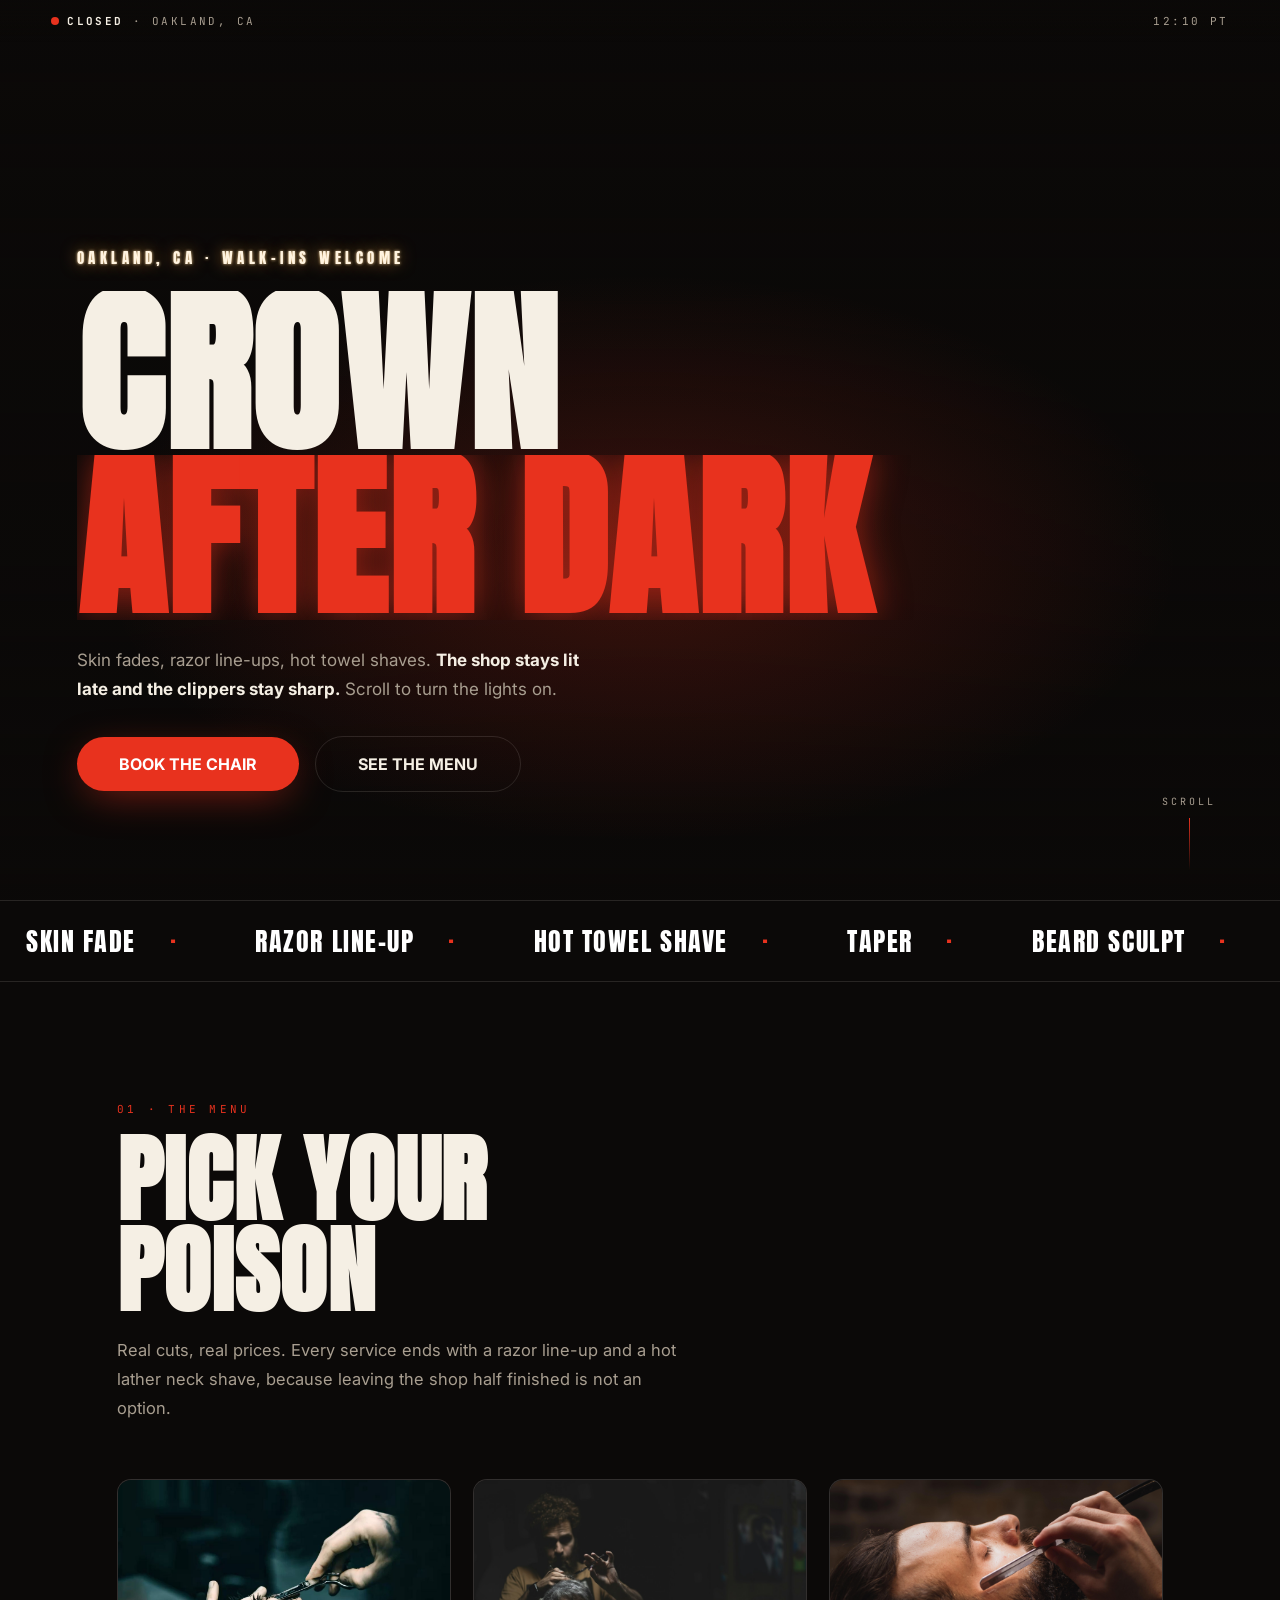
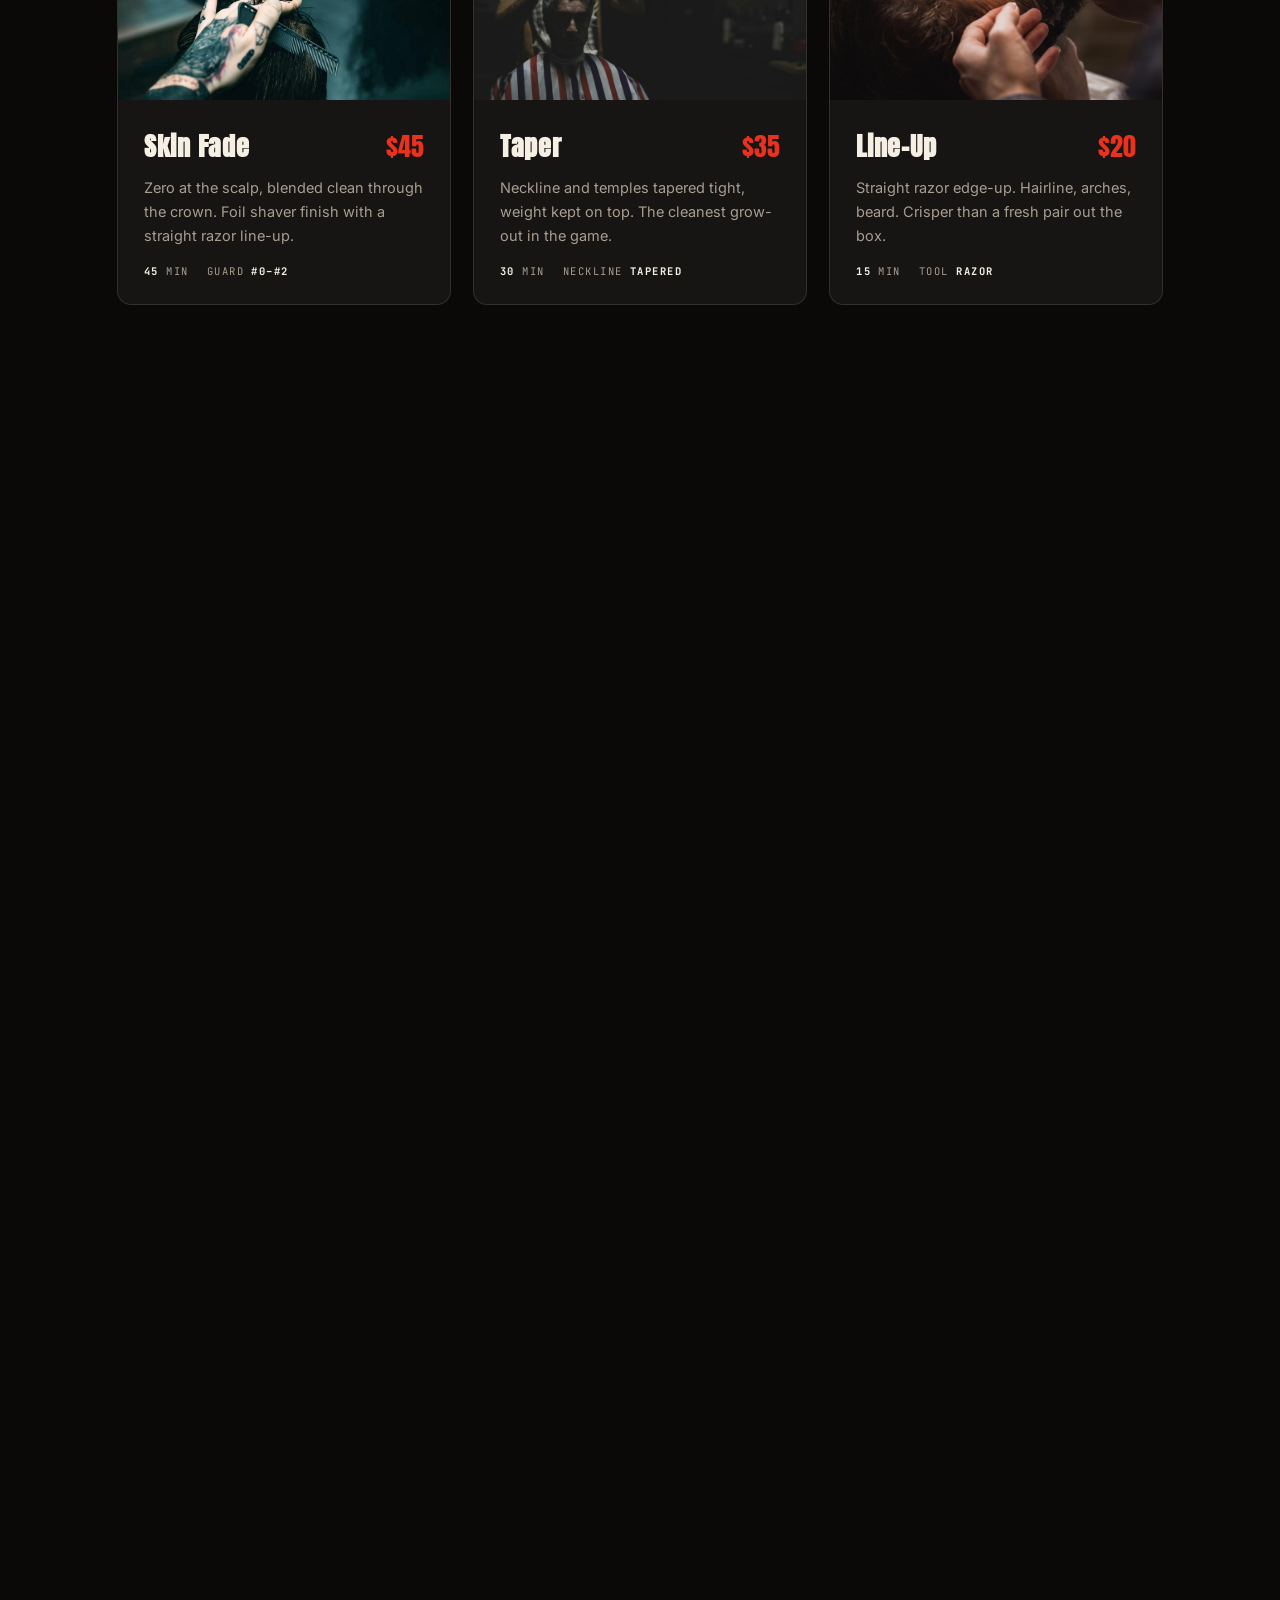
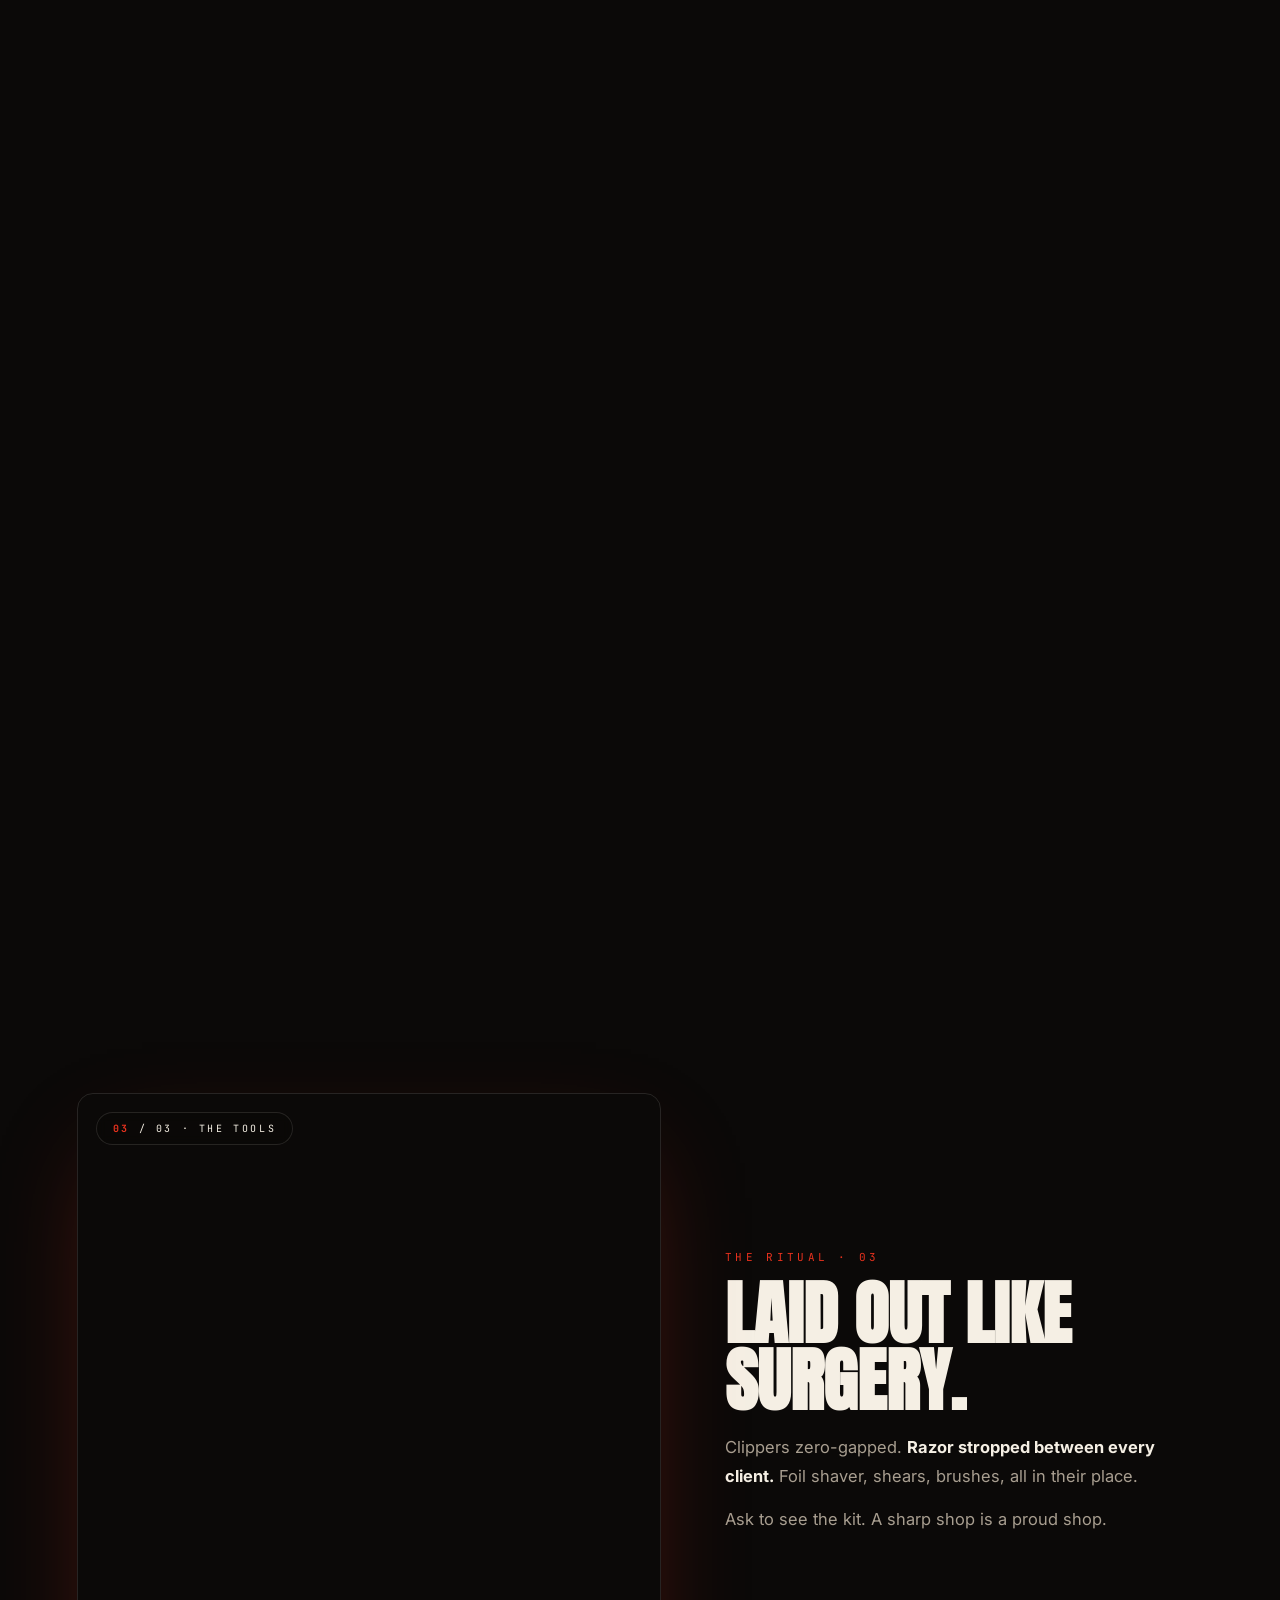
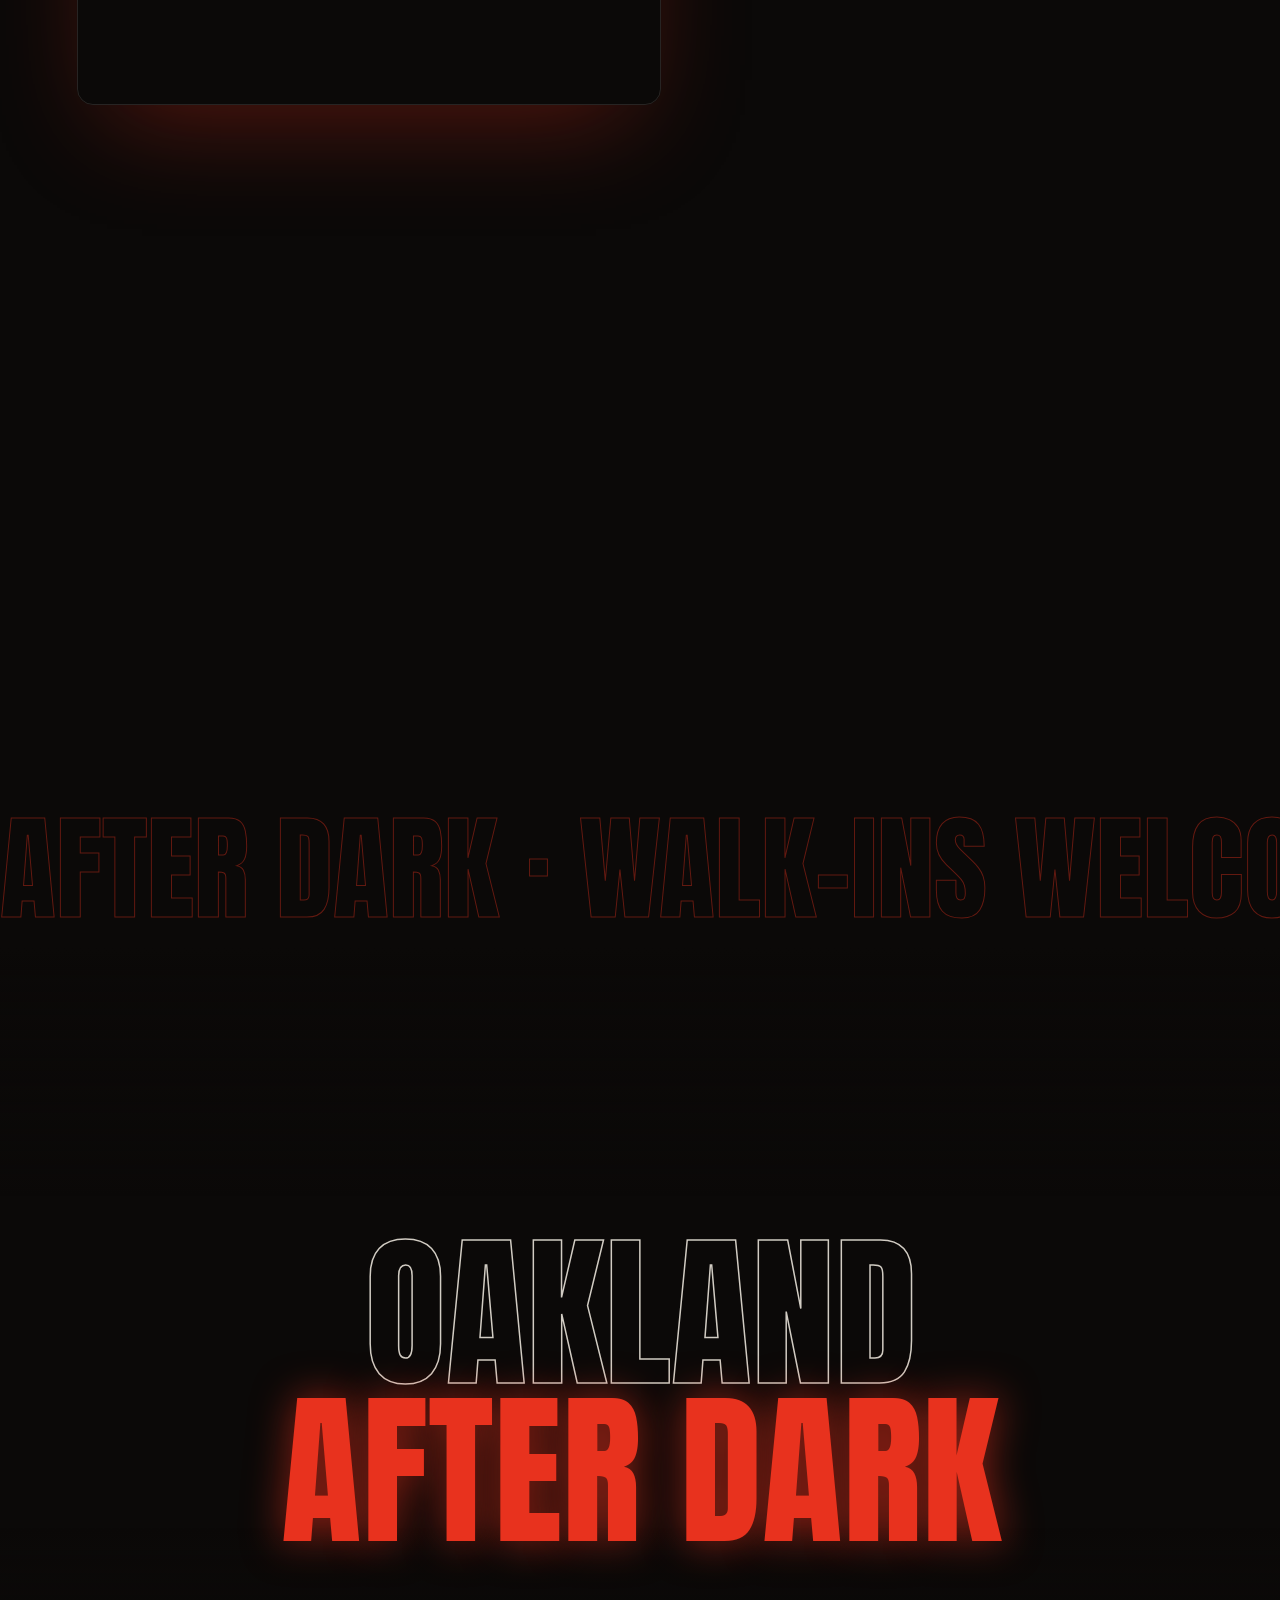
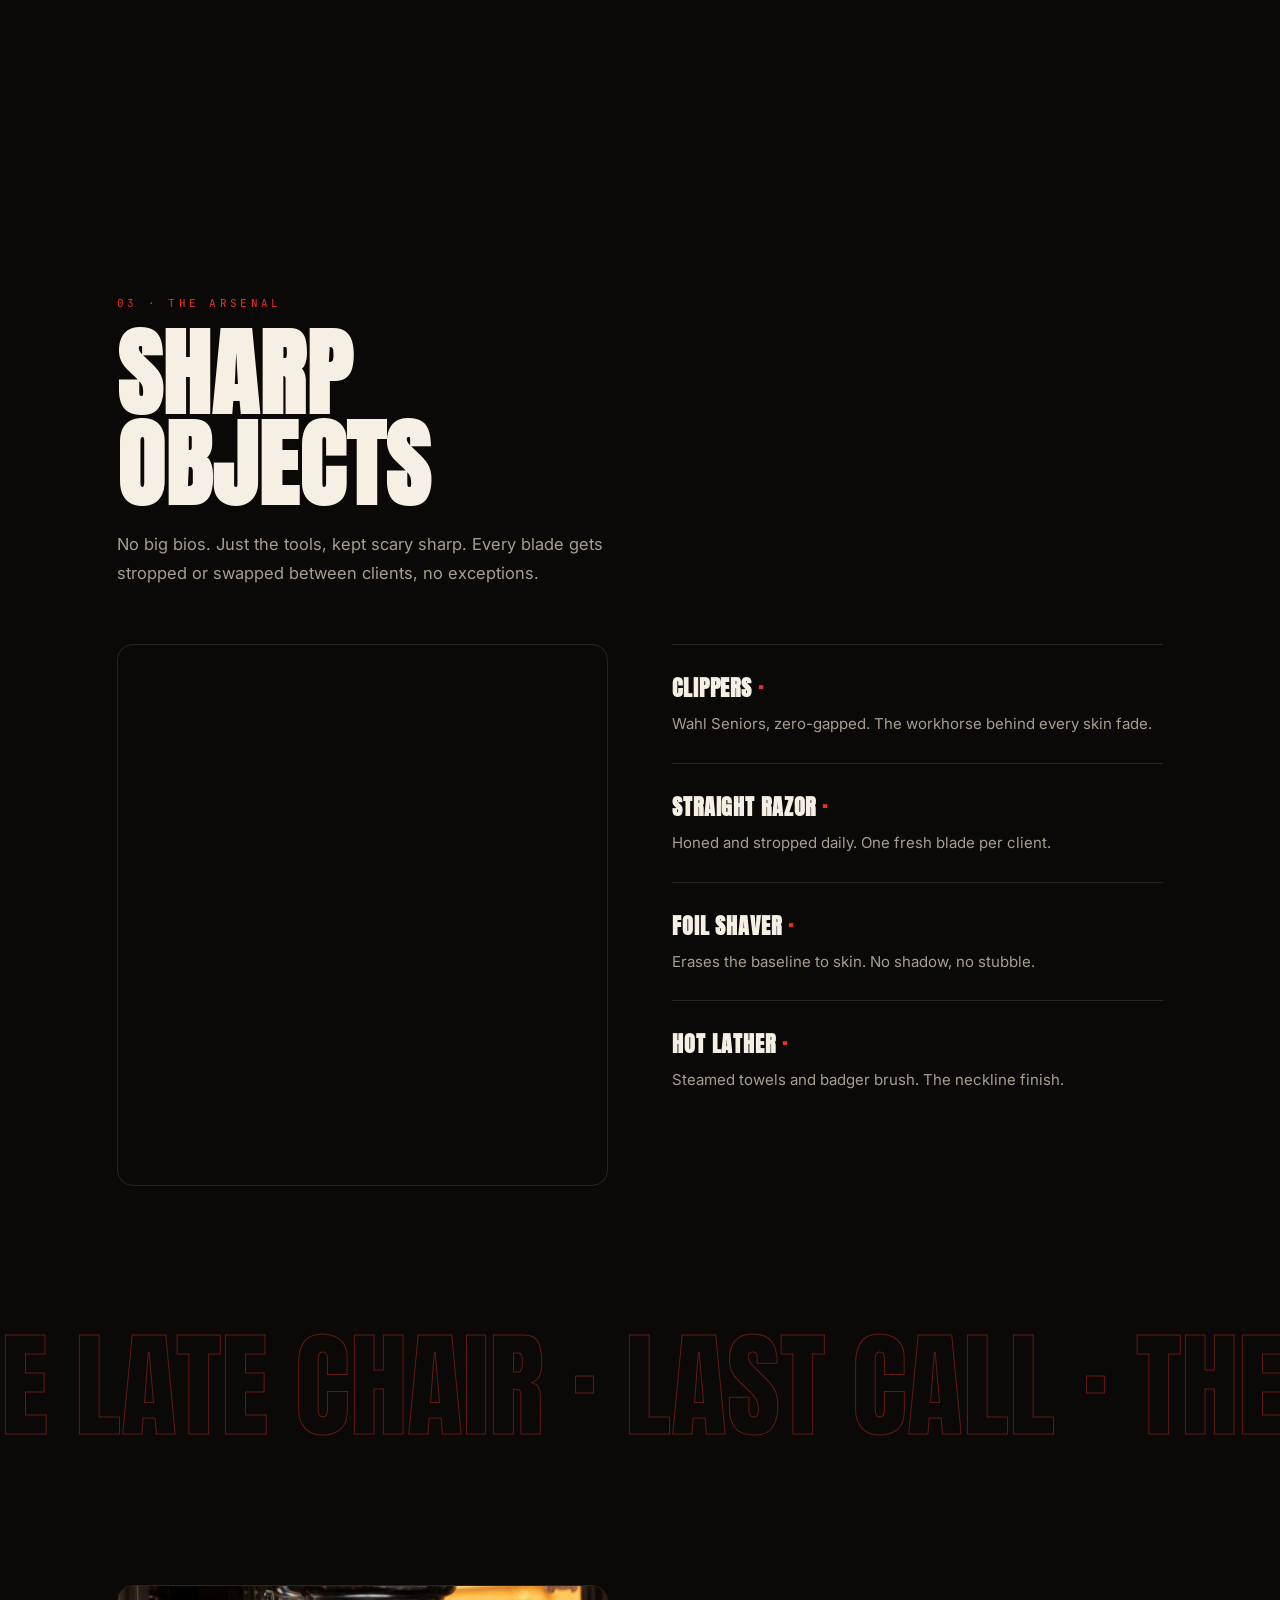
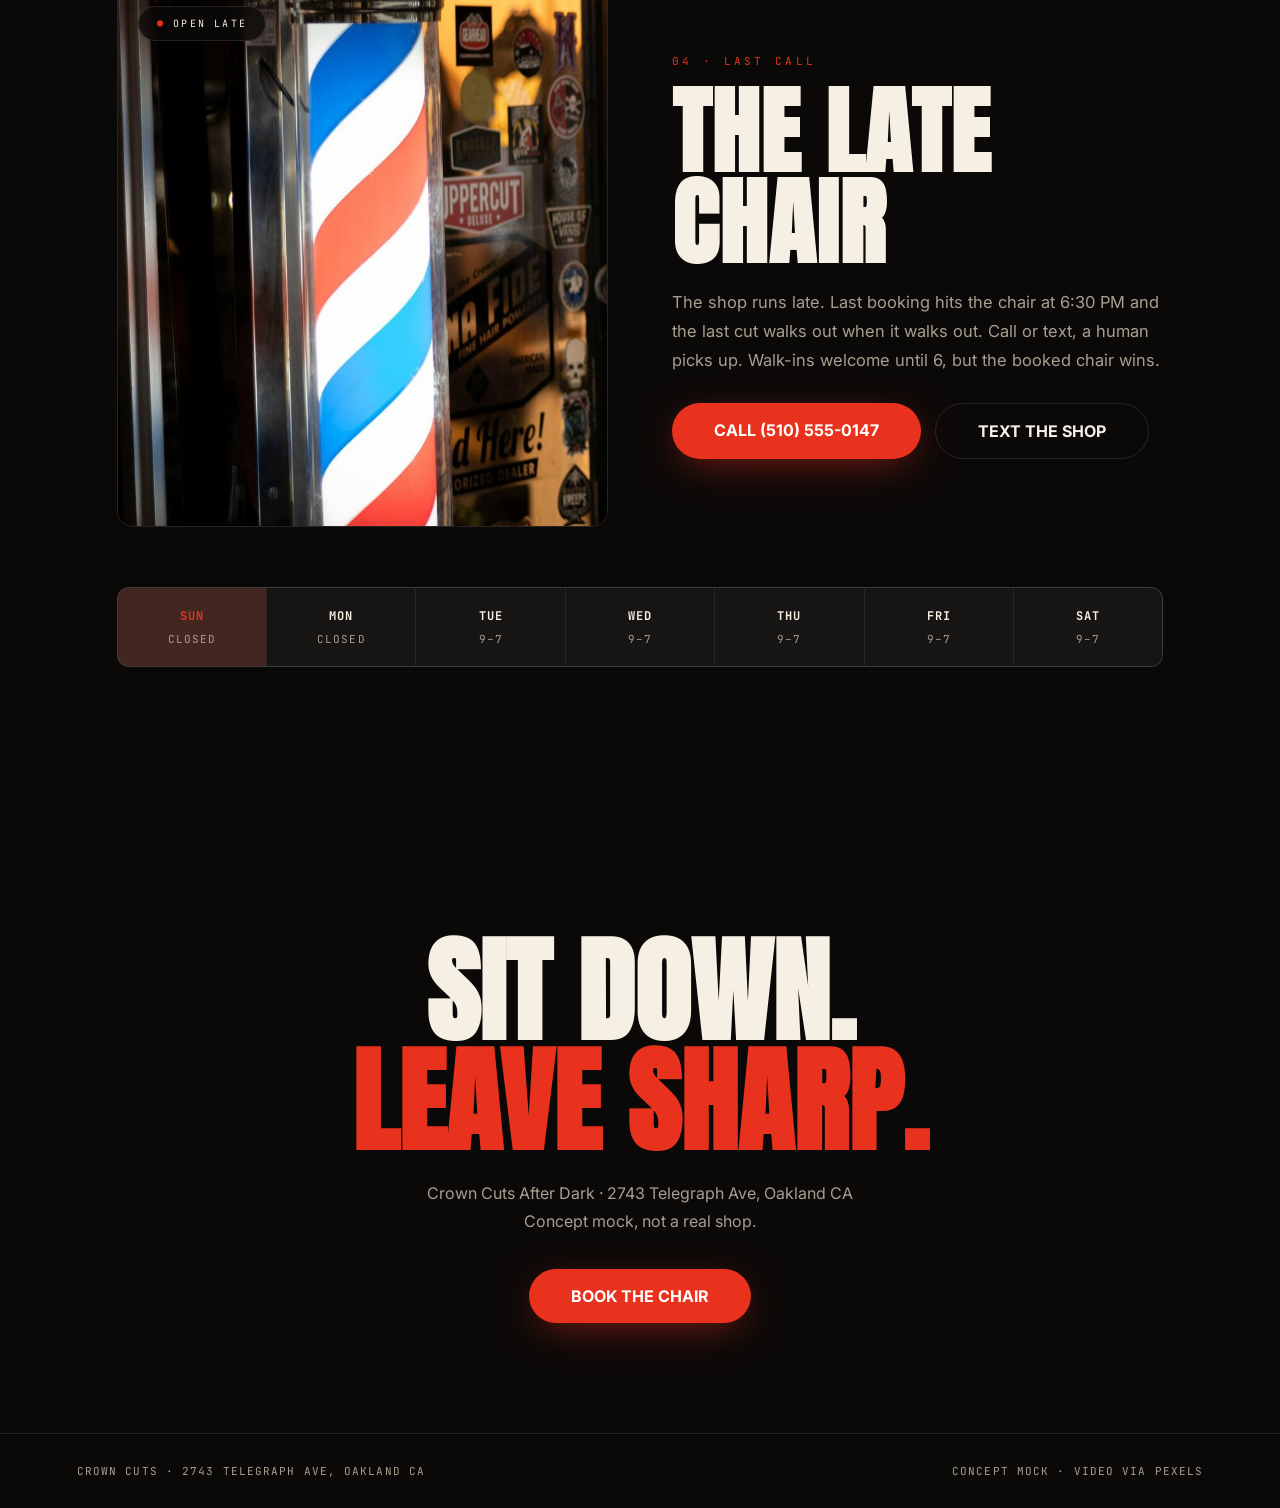
==== after-dark-living/index.html @ 84c90a52 "After Dark Living: video hero + pinned ritual chapters + night divider (Pexels)" ====
<!DOCTYPE html>
<html lang="en">
<head>
<meta charset="UTF-8">
<meta name="viewport" content="width=device-width, initial-scale=1.0">
<title>CROWN CUTS · After Dark · Oakland Barbershop</title>
<meta name="description" content="Crown Cuts After Dark. Skin fades, razor line-ups, hot towel shaves. Oakland, CA. Concept mock.">
<link rel="preconnect" href="https://fonts.googleapis.com">
<link rel="preconnect" href="https://fonts.gstatic.com" crossorigin>
<link href="https://fonts.googleapis.com/css2?family=Inter:wght@400;500;600;700&family=JetBrains+Mono:wght@400;500;700&display=swap" rel="stylesheet">
<style>
@font-face{font-family:'Anton';font-style:normal;font-weight:400;font-display:swap;src:url('fonts/anton-400.woff2') format('woff2')}
:root{
  --ink:#0B0908; --panel:#121010; --card:#171414;
  --paper:#F5EFE4; --dim:#A89E90;
  --red:#E8321E; --red-deep:#8C1B10; --amber:#FFB02E;
  --line:rgba(245,239,228,.12);
}
*{margin:0;padding:0;box-sizing:border-box}
html{scroll-behavior:smooth}
html.locked{overflow:hidden}
body{background:var(--ink);color:var(--paper);font-family:'Inter',system-ui,sans-serif;overflow-x:hidden;-webkit-font-smoothing:antialiased}
::selection{background:var(--red);color:#fff}
a{color:inherit}
img,video{display:block;max-width:100%}

/* ---------- loader ---------- */
.loader{position:fixed;inset:0;z-index:200;background:var(--ink);display:flex;flex-direction:column;align-items:center;justify-content:center;gap:18px;
  transition:opacity .7s ease,visibility .7s}
.loader.done{opacity:0;visibility:hidden}
.loader .l-word{font-family:'Anton',sans-serif;font-size:clamp(40px,7vw,84px);letter-spacing:.04em}
.loader .l-word span{color:var(--red)}
.loader .l-bar{width:min(320px,60vw);height:2px;background:var(--line);overflow:hidden}
.loader .l-bar i{display:block;height:100%;width:0;background:var(--red)}
.loader .l-pct{font-family:'JetBrains Mono',monospace;font-size:11px;letter-spacing:.3em;color:var(--dim)}

/* ---------- HUD ---------- */
.hud{position:fixed;top:0;left:0;right:0;z-index:90;display:flex;justify-content:space-between;align-items:center;
  padding:14px 4vw;font-family:'JetBrains Mono',monospace;font-size:11px;letter-spacing:.22em;color:var(--dim);
  background:linear-gradient(180deg,rgba(11,9,8,.85),transparent);pointer-events:none}
.hud .dot{display:inline-block;width:8px;height:8px;border-radius:50%;background:var(--red);margin-right:8px;animation:poleglow 3.4s ease-in-out infinite}
@keyframes poleglow{0%,100%{opacity:.45}50%{opacity:1}}
.hud b{color:var(--paper)}

/* ---------- video hero ---------- */
.hero{position:relative;min-height:100vh;min-height:100svh;overflow:hidden;display:flex;align-items:flex-end}
.hero-video{position:absolute;inset:-12% 0;z-index:0;pointer-events:none}
.hero-video video{width:100%;height:100%;object-fit:cover;will-change:transform}
.hero-shade{position:absolute;inset:0;z-index:1;
  background:linear-gradient(180deg,rgba(11,9,8,.55) 0%,rgba(11,9,8,.15) 35%,rgba(11,9,8,.35) 65%,rgba(11,9,8,.94) 100%)}
.hero-glow{position:absolute;inset:0;z-index:1;pointer-events:none;
  background:radial-gradient(60% 45% at 50% 62%,rgba(232,50,30,.22),transparent 70%)}
.hero-copy{position:relative;z-index:2;padding:0 6vw 12vh;width:100%}
.kicker{font-family:'Anton',sans-serif;font-size:15px;letter-spacing:.3em;color:#FFF3DF;margin-bottom:22px;
  text-shadow:0 0 16px rgba(255,176,80,.6),0 0 3px rgba(255,224,170,.9)}
.hero-title{font-family:'Anton',sans-serif;font-size:clamp(72px,14vw,210px);line-height:.92;letter-spacing:.01em}
.hero-title .row{display:block;overflow:hidden}
.hero-title .row>span{display:inline-block;transform:translateY(110%)}
.hero-title .red{color:var(--red);text-shadow:0 0 34px rgba(232,50,30,.55)}
.hero-sub{max-width:520px;color:var(--dim);line-height:1.7;margin-top:26px;font-size:17px}
.hero-sub b{color:var(--paper)}
.hero-cta{display:flex;gap:16px;margin-top:32px;flex-wrap:wrap;align-items:center}
.btn{display:inline-block;background:var(--red);color:#fff;font-weight:700;padding:17px 42px;border-radius:100px;text-decoration:none;
  box-shadow:0 10px 40px -10px rgba(232,50,30,.6);transition:transform .3s}
.btn.ghost{background:transparent;color:var(--paper);border:1px solid var(--line);box-shadow:none}
.scroll-hint{position:absolute;bottom:30px;right:5vw;z-index:2;font-family:'JetBrains Mono',monospace;font-size:10px;letter-spacing:.3em;color:var(--dim);
  display:flex;flex-direction:column;align-items:center;gap:10px}
.scroll-hint .line{width:1px;height:52px;background:linear-gradient(var(--red),transparent);animation:drop 1.8s ease-in-out infinite}
@keyframes drop{0%{transform:scaleY(0);transform-origin:top}55%{transform:scaleY(1);transform-origin:top}56%{transform-origin:bottom}100%{transform:scaleY(0);transform-origin:bottom}}

/* ---------- marquee ---------- */
.marquee{position:relative;z-index:2;border-top:1px solid var(--line);border-bottom:1px solid var(--line);overflow:hidden;background:var(--ink)}
.marquee-track{display:flex;width:max-content;animation:mq 26s linear infinite;padding:20px 0}
.marquee span{font-family:'Anton',sans-serif;font-size:26px;letter-spacing:.06em;color:#fff;white-space:nowrap;padding:0 26px}
.marquee span i{font-style:normal;color:var(--red);padding:0 26px}
@keyframes mq{to{transform:translateX(-50%)}}

/* ---------- sections ---------- */
section{position:relative;z-index:2}
.wrap{max-width:1200px;margin:0 auto;padding:120px 6vw}
.sec-label{font-family:'JetBrains Mono',monospace;font-size:11px;letter-spacing:.3em;color:var(--red);margin-bottom:18px}
.sec-title{font-family:'Anton',sans-serif;font-size:clamp(48px,7.5vw,110px);line-height:.95;letter-spacing:.01em;margin-bottom:20px}
.sec-sub{color:var(--dim);line-height:1.75;max-width:560px;font-size:16.5px}

/* menu cards */
.cards{display:grid;grid-template-columns:repeat(auto-fit,minmax(300px,1fr));gap:22px;margin-top:56px}
.card{background:var(--card);border:1px solid var(--line);border-radius:14px;overflow:hidden;transition:transform .35s,border-color .35s}
.card:hover{transform:translateY(-8px);border-color:rgba(232,50,30,.5)}
.card .ph{height:220px;overflow:hidden}
.card .ph img{width:100%;height:100%;object-fit:cover;transition:transform .6s}
.card:hover .ph img{transform:scale(1.06)}
.card .body{padding:26px}
.card .row{display:flex;justify-content:space-between;align-items:baseline;margin-bottom:10px}
.card h3{font-family:'Anton',sans-serif;font-size:26px;letter-spacing:.03em}
.card .price{font-family:'Anton',sans-serif;font-size:26px;color:var(--red)}
.card p{color:var(--dim);font-size:14.5px;line-height:1.65}
.card .meta{display:flex;gap:18px;margin-top:16px;font-family:'JetBrains Mono',monospace;font-size:10.5px;letter-spacing:.14em;color:var(--dim)}
.card .meta b{color:var(--paper)}
.flagship{margin-top:26px;border:1px solid rgba(232,50,30,.45);border-radius:16px;padding:46px;background:
  radial-gradient(80% 120% at 50% 0%,rgba(232,50,30,.14),transparent 70%),var(--card)}
.flagship h3{font-family:'Anton',sans-serif;font-size:clamp(38px,5vw,64px);letter-spacing:.02em;margin:12px 0 14px}
.flagship h3 span{color:var(--red)}
.flagship p{color:var(--dim);max-width:520px;line-height:1.7;margin-bottom:26px}

/* ---------- pinned ritual chapters ---------- */
.ritual{position:relative}
.rit-chapter{min-height:160vh;position:relative}
.rit-stick{position:sticky;top:0;min-height:100vh;display:grid;grid-template-columns:1.1fr .9fr;gap:5vw;align-items:center;padding:10vh 6vw;max-width:1300px;margin:0 auto}
.rit-video{position:relative;border-radius:16px;overflow:hidden;border:1px solid var(--line);height:68vh;min-height:420px;
  box-shadow:0 40px 100px -30px rgba(232,50,30,.35)}
.rit-video video{width:100%;height:100%;object-fit:cover}
.rit-video .vtag{position:absolute;top:18px;left:18px;font-family:'JetBrains Mono',monospace;font-size:10px;letter-spacing:.26em;
  background:rgba(11,9,8,.72);padding:9px 16px;border-radius:100px;border:1px solid var(--line);backdrop-filter:blur(6px)}
.rit-video .vtag b{color:var(--red)}
.rit-copy .step{font-family:'JetBrains Mono',monospace;font-size:11px;letter-spacing:.3em;color:var(--red);margin-bottom:16px}
.rit-copy h3{font-family:'Anton',sans-serif;font-size:clamp(40px,5.5vw,76px);line-height:.95;margin-bottom:20px}
.rit-copy p{color:var(--dim);line-height:1.75;font-size:16.5px;max-width:460px;margin-bottom:14px}
.rit-copy p b{color:var(--paper)}
.flip .rit-video{order:2}

/* ---------- night divider: full-bleed video ---------- */
.night{position:relative;min-height:92vh;overflow:hidden;display:flex;align-items:center;justify-content:center}
.night video{position:absolute;inset:0;width:100%;height:100%;object-fit:cover}
.night::after{content:"";position:absolute;inset:0;background:linear-gradient(180deg,var(--ink) 0%,transparent 30%,transparent 70%,var(--ink) 100%)}
.night .n-word{position:relative;z-index:2;font-family:'Anton',sans-serif;font-size:clamp(64px,13vw,190px);text-align:center;line-height:.95;
  color:transparent;-webkit-text-stroke:1.5px rgba(245,239,228,.85);will-change:transform}
.night .n-word span{display:block;color:var(--red);-webkit-text-stroke:0;text-shadow:0 0 40px rgba(232,50,30,.6)}

/* ---------- scrub bands ---------- */
.scrubband{overflow:hidden;white-space:nowrap;padding:22px 0;user-select:none;background:var(--ink)}
.scrubtrack{display:inline-block;font-family:'Anton',sans-serif;font-size:clamp(64px,9vw,148px);line-height:1;
  color:transparent;-webkit-text-stroke:1px rgba(232,50,30,.4);will-change:transform}

/* ---------- arsenal ---------- */
.arsenal-grid{display:grid;grid-template-columns:1fr 1fr;gap:5vw;margin-top:56px;align-items:start}
.arsenal-vid{border-radius:16px;overflow:hidden;border:1px solid var(--line);position:sticky;top:12vh}
.arsenal-vid video{width:100%;height:60vh;min-height:380px;object-fit:cover}
.tool{padding:26px 0;border-top:1px solid var(--line)}
.tool b{display:block;font-family:'Anton',sans-serif;font-size:22px;letter-spacing:.04em;margin-bottom:8px}
.tool b i{font-style:normal;color:var(--red)}
.tool span{color:var(--dim);font-size:15px;line-height:1.65}

/* ---------- booking ---------- */
.book-grid{display:grid;grid-template-columns:1fr 1fr;gap:5vw;align-items:center}
.book-img{border-radius:16px;overflow:hidden;border:1px solid var(--line);position:relative}
.book-img img{width:100%;height:60vh;min-height:380px;object-fit:cover}
.chip{position:absolute;font-family:'JetBrains Mono',monospace;font-size:10px;letter-spacing:.22em;background:rgba(11,9,8,.78);
  border:1px solid var(--line);padding:10px 18px;border-radius:100px;backdrop-filter:blur(6px)}
.chip b{color:var(--red)}
.chip.c1{top:20px;left:20px;animation:poleglow 3.4s ease-in-out infinite}
.hours{display:grid;grid-template-columns:repeat(7,1fr);gap:1px;background:var(--line);border:1px solid var(--line);border-radius:12px;overflow:hidden;margin-top:60px}
.hours div{background:var(--card);padding:20px 8px;text-align:center;font-family:'JetBrains Mono',monospace;font-size:11px;letter-spacing:.1em;color:var(--dim)}
.hours b{display:block;color:var(--paper);margin-bottom:8px;font-size:12px}
.hours div.today{background:rgba(232,50,30,.14)}
.hours div.today b{color:var(--red)}

/* ---------- finale / footer ---------- */
.finale{text-align:center;padding:150px 6vw 110px;position:relative;z-index:2}
.finale h2{font-family:'Anton',sans-serif;font-size:clamp(52px,9vw,130px);line-height:.95}
.finale h2 span{color:var(--red)}
.finale p{color:var(--dim);margin:24px auto 0;max-width:480px;line-height:1.7}
footer{position:relative;z-index:2;border-top:1px solid var(--line);padding:30px 6vw;display:flex;justify-content:space-between;gap:16px;flex-wrap:wrap;
  font-family:'JetBrains Mono',monospace;font-size:11px;letter-spacing:.1em;color:var(--dim)}

/* reveal */
.rv{opacity:0;transform:translateY(40px);transition:opacity .9s cubic-bezier(.2,.7,.2,1),transform .9s cubic-bezier(.2,.7,.2,1)}
.rv.on{opacity:1;transform:none}

@media(max-width:900px){
  .rit-stick{grid-template-columns:1fr;padding:8vh 6vw;gap:26px;position:relative;min-height:auto}
  .rit-chapter{min-height:auto;padding:6vh 0}
  .flip .rit-video{order:0}
  .rit-video{height:38vh;min-height:260px}
  .arsenal-grid,.book-grid{grid-template-columns:1fr}
  .arsenal-vid{position:relative;top:0}
  .hours{grid-template-columns:repeat(4,1fr)}
  .scroll-hint{display:none}
}
@media(prefers-reduced-motion:reduce){
  *,*::before,*::after{animation-duration:.001s!important;transition-duration:.001s!important}
  .hero-title .row>span{transform:none}
  .rit-stick{position:relative;min-height:auto}
  .rit-chapter{min-height:auto}
}
</style>
</head>
<body>

<div class="loader" id="loader">
  <div class="l-word">CROWN <span>CUTS</span></div>
  <div class="l-bar"><i id="loadFill"></i></div>
  <div class="l-pct" id="loadPct">0%</div>
</div>

<div class="hud">
  <div><span class="dot"></span><b id="openWord">OPEN NOW</b> · OAKLAND, CA</div>
  <div><span id="clock">--:--</span> PT</div>
</div>

<!-- VIDEO HERO -->
<header class="hero">
  <div class="hero-video"><video id="heroVid" muted loop playsinline autoplay preload="auto"
    src="https://videos.pexels.com/video-files/7686548/7686548-hd_1920_1080_24fps.mp4"></video></div>
  <div class="hero-shade"></div><div class="hero-glow"></div>
  <div class="hero-copy">
    <div class="kicker">OAKLAND, CA · WALK-INS WELCOME</div>
    <h1 class="hero-title" id="heroTitle">
      <span class="row"><span>CROWN</span></span>
      <span class="row"><span class="red">AFTER DARK</span></span>
    </h1>
    <p class="hero-sub">Skin fades, razor line-ups, hot towel shaves. <b>The shop stays lit late and the clippers stay sharp.</b> Scroll to turn the lights on.</p>
    <div class="hero-cta">
      <a class="btn magnetic" href="tel:+15105550147">BOOK THE CHAIR</a>
      <a class="btn ghost magnetic" href="#menu">SEE THE MENU</a>
    </div>
  </div>
  <div class="scroll-hint">SCROLL<div class="line"></div></div>
</header>

<!-- MARQUEE -->
<div class="marquee"><div class="marquee-track">
  <span>SKIN FADE <i>·</i></span><span>RAZOR LINE-UP <i>·</i></span><span>HOT TOWEL SHAVE <i>·</i></span><span>TAPER <i>·</i></span><span>BEARD SCULPT <i>·</i></span><span>FOIL FINISH <i>·</i></span><span>KIDS CUTS <i>·</i></span><span>SKIN FADE <i>·</i></span><span>RAZOR LINE-UP <i>·</i></span><span>HOT TOWEL SHAVE <i>·</i></span><span>TAPER <i>·</i></span><span>BEARD SCULPT <i>·</i></span><span>FOIL FINISH <i>·</i></span><span>KIDS CUTS <i>·</i></span>
</div></div>

<!-- MENU -->
<section id="menu"><div class="wrap">
  <div class="sec-label rv">01 · THE MENU</div>
  <h2 class="sec-title rv">PICK YOUR<br>POISON</h2>
  <p class="sec-sub rv">Real cuts, real prices. Every service ends with a razor line-up and a hot lather neck shave, because leaving the shop half finished is not an option.</p>
  <div class="cards">
    <div class="card rv">
      <div class="ph"><img src="../assets/ad-skinfade.jpg" alt="Barber blending a fade" loading="lazy"></div>
      <div class="body"><div class="row"><h3>Skin Fade</h3><span class="price">$45</span></div>
      <p>Zero at the scalp, blended clean through the crown. Foil shaver finish with a straight razor line-up.</p>
      <div class="meta"><span><b>45</b> MIN</span><span>GUARD <b>#0–#2</b></span></div></div>
    </div>
    <div class="card rv">
      <div class="ph"><img src="../assets/ad-taper.jpg" alt="Barber at work in the chair" loading="lazy"></div>
      <div class="body"><div class="row"><h3>Taper</h3><span class="price">$35</span></div>
      <p>Neckline and temples tapered tight, weight kept on top. The cleanest grow-out in the game.</p>
      <div class="meta"><span><b>30</b> MIN</span><span>NECKLINE <b>TAPERED</b></span></div></div>
    </div>
    <div class="card rv">
      <div class="ph"><img src="../assets/ad-lineup.jpg" alt="Straight razor line-up detail" loading="lazy"></div>
      <div class="body"><div class="row"><h3>Line-Up</h3><span class="price">$20</span></div>
      <p>Straight razor edge-up. Hairline, arches, beard. Crisper than a fresh pair out the box.</p>
      <div class="meta"><span><b>15</b> MIN</span><span>TOOL <b>RAZOR</b></span></div></div>
    </div>
    <div class="card rv">
      <div class="ph"><img src="../assets/ad-cutbeard.webp" alt="Skin fade being finished" loading="lazy"></div>
      <div class="body"><div class="row"><h3>Cut + Beard</h3><span class="price">$65</span></div>
      <p>Full cut plus beard architecture. Hot lather on the cheeks, trimmer on the neck, oils to finish.</p>
      <div class="meta"><span><b>60</b> MIN</span><span>COMBO <b>SAVE $15</b></span></div></div>
    </div>
    <div class="card rv">
      <div class="ph"><img src="../assets/ad-hottowel.jpg" alt="Hot towel shave preparation" loading="lazy"></div>
      <div class="body"><div class="row"><h3>Hot Towel Shave</h3><span class="price">$50</span></div>
      <p>Steam towels, pre-shave oil, hot lather, straight razor passes. Cold towel to close the pores.</p>
      <div class="meta"><span><b>45</b> MIN</span><span>TOWELS <b>STEAMED</b></span></div></div>
    </div>
  </div>
  <div class="flagship rv">
    <div class="sec-label">FLAGSHIP · 90 MINUTES · $95</div>
    <h3>THE AFTER <span>DARK</span></h3>
    <p>Skin fade, hot towel shave, facial, shoulder massage. The full ninety minutes. Walk out a new person.</p>
    <a class="btn magnetic" href="tel:+15105550147">BOOK THE AFTER DARK</a>
  </div>
</div></section>

<!-- RITUAL: pinned video chapters -->
<div class="ritual">
  <div class="rit-chapter"><div class="rit-stick">
    <div class="rit-video rv"><span class="vtag"><b>01</b> / 03 · THE BLADE</span>
      <video muted loop playsinline preload="metadata" data-play
        src="https://videos.pexels.com/video-files/7697533/7697533-hd_1920_1080_30fps.mp4"></video></div>
    <div class="rit-copy rv">
      <div class="step">THE RITUAL · 01</div>
      <h3>STEEL FIRST.</h3>
      <p>The razor does the talking. <b>Honed, stropped, and laid against the skin</b> while the lather is still warm.</p>
      <p>Every line-up, every beard sculpt, every neckline starts here. No cartridges. No shortcuts.</p>
    </div>
  </div></div>
  <div class="rit-chapter flip"><div class="rit-stick">
    <div class="rit-video rv"><span class="vtag"><b>02</b> / 03 · THE ROOM</span>
      <video muted loop playsinline preload="metadata" data-play
        src="https://videos.pexels.com/video-files/6113143/6113143-hd_1920_1080_30fps.mp4"></video></div>
    <div class="rit-copy rv">
      <div class="step">THE RITUAL · 02</div>
      <h3>THE SHOP HUMS.</h3>
      <p>Four chairs, clippers buzzing, <b>the playlist arguing with itself.</b> This is the room where the night shift happens.</p>
      <p>Walk in after dark and the energy is different. Lower light. Sharper focus. Same sharp blades.</p>
    </div>
  </div></div>
  <div class="rit-chapter"><div class="rit-stick">
    <div class="rit-video rv"><span class="vtag"><b>03</b> / 03 · THE TOOLS</span>
      <video muted loop playsinline preload="metadata" data-play
        src="https://videos.pexels.com/video-files/7426666/7426666-uhd_2560_1080_25fps.mp4"></video></div>
    <div class="rit-copy rv">
      <div class="step">THE RITUAL · 03</div>
      <h3>LAID OUT LIKE SURGERY.</h3>
      <p>Clippers zero-gapped. <b>Razor stropped between every client.</b> Foil shaver, shears, brushes, all in their place.</p>
      <p>Ask to see the kit. A sharp shop is a proud shop.</p>
    </div>
  </div></div>
</div>

<div class="scrubband" aria-hidden="true"><div class="scrubtrack">AFTER DARK · WALK-INS WELCOME · AFTER DARK · WALK-INS WELCOME · </div></div>

<!-- NIGHT DIVIDER -->
<div class="night">
  <video muted loop playsinline preload="metadata" data-play
    src="https://videos.pexels.com/video-files/31909091/13592260_3328_1440_24fps.mp4"></video>
  <div class="n-word" id="nightWord">OAKLAND<br><span>AFTER DARK</span></div>
</div>

<!-- ARSENAL -->
<section><div class="wrap">
  <div class="sec-label rv">03 · THE ARSENAL</div>
  <h2 class="sec-title rv">SHARP<br>OBJECTS</h2>
  <p class="sec-sub rv">No big bios. Just the tools, kept scary sharp. Every blade gets stropped or swapped between clients, no exceptions.</p>
  <div class="arsenal-grid">
    <div class="arsenal-vid rv">
      <video muted loop playsinline preload="metadata" data-play
        src="https://videos.pexels.com/video-files/7686548/7686548-hd_1920_1080_24fps.mp4"></video>
    </div>
    <div class="tool-list rv">
      <div class="tool"><b>CLIPPERS <i>·</i></b><span>Wahl Seniors, zero-gapped. The workhorse behind every skin fade.</span></div>
      <div class="tool"><b>STRAIGHT RAZOR <i>·</i></b><span>Honed and stropped daily. One fresh blade per client.</span></div>
      <div class="tool"><b>FOIL SHAVER <i>·</i></b><span>Erases the baseline to skin. No shadow, no stubble.</span></div>
      <div class="tool"><b>HOT LATHER <i>·</i></b><span>Steamed towels and badger brush. The neckline finish.</span></div>
    </div>
  </div>
</div></section>

<div class="scrubband flip" aria-hidden="true"><div class="scrubtrack">LAST CALL · THE LATE CHAIR · LAST CALL · THE LATE CHAIR · </div></div>

<!-- BOOKING -->
<section class="book"><div class="wrap">
  <div class="book-grid">
    <div class="book-img rv">
      <img src="../assets/ad-pole.jpg" alt="Barber pole glowing outside the shop at night" loading="lazy">
      <div class="chip c1"><b>●</b> OPEN LATE</div>
    </div>
    <div class="book-copy">
      <div class="sec-label rv">04 · LAST CALL</div>
      <h2 class="sec-title rv">THE LATE<br>CHAIR</h2>
      <p class="sec-sub rv">The shop runs late. Last booking hits the chair at 6:30 PM and the last cut walks out when it walks out. Call or text, a human picks up. Walk-ins welcome until 6, but the booked chair wins.</p>
      <div class="rv" style="margin-top:28px;display:flex;gap:14px;flex-wrap:wrap">
        <a class="btn magnetic" href="tel:+15105550147">CALL (510) 555-0147</a>
        <a class="btn ghost magnetic" href="sms:+15105550147">TEXT THE SHOP</a>
      </div>
    </div>
  </div>
  <div class="hours rv" id="hoursRow">
    <div data-d="0"><b>SUN</b>CLOSED</div>
    <div data-d="1"><b>MON</b>CLOSED</div>
    <div data-d="2"><b>TUE</b>9–7</div>
    <div data-d="3"><b>WED</b>9–7</div>
    <div data-d="4"><b>THU</b>9–7</div>
    <div data-d="5"><b>FRI</b>9–7</div>
    <div data-d="6"><b>SAT</b>9–7</div>
  </div>
</div></section>

<div class="finale">
  <h2 class="rv">SIT DOWN.<br><span>LEAVE SHARP.</span></h2>
  <p class="rv">Crown Cuts After Dark · 2743 Telegraph Ave, Oakland CA<br>Concept mock, not a real shop.</p>
  <div class="rv" style="margin-top:34px"><a class="btn magnetic" href="tel:+15105550147">BOOK THE CHAIR</a></div>
</div>

<footer>
  <span>CROWN CUTS · 2743 TELEGRAPH AVE, OAKLAND CA</span>
  <span>CONCEPT MOCK · VIDEO VIA PEXELS</span>
</footer>

<script>
const RM = matchMedia('(prefers-reduced-motion: reduce)').matches;

/* ---------- loader ---------- */
const loader = document.getElementById('loader');
const loadFill = document.getElementById('loadFill');
const loadPct = document.getElementById('loadPct');
document.documentElement.classList.add('locked');
let lp = 0;
const heroVid = document.getElementById('heroVid');
function finishLoad(){
  loader.classList.add('done');
  document.documentElement.classList.remove('locked');
  // masked line reveal
  document.querySelectorAll('.hero-title .row > span').forEach((s,i)=>{
    s.style.transition = 'transform 1.1s cubic-bezier(.2,.7,.2,1) ' + (i*0.12) + 's';
    requestAnimationFrame(()=>{ s.style.transform = 'translateY(0)'; });
  });
}
function tickLoad(){
  lp = Math.min(96, lp + Math.random()*22);
  loadFill.style.width = lp + '%';
  loadPct.textContent = Math.round(lp) + '%';
  if(lp < 96) setTimeout(tickLoad, 160);
}
tickLoad();
function ready(){
  loadFill.style.width = '100%'; loadPct.textContent = '100%';
  setTimeout(finishLoad, 350);
}
if(document.readyState === 'complete') ready();
else addEventListener('load', ready);
setTimeout(ready, 4000); // never trap the visitor

/* ---------- video play/pause on visibility ---------- */
const vids = [...document.querySelectorAll('video[data-play]')];
const vio = new IntersectionObserver(es=>es.forEach(e=>{
  const v = e.target;
  if(RM) return;
  if(e.isIntersecting){ v.play().catch(()=>{}); } else { v.pause(); }
}),{threshold:.25});
vids.forEach(v=>vio.observe(v));
if(RM){ heroVid.removeAttribute('autoplay'); heroVid.pause(); }

/* ---------- clock + open state ---------- */
function clock(){
  const n = new Date(new Date().toLocaleString('en-US',{timeZone:'America/Los_Angeles'}));
  const h = n.getHours(), m = n.getMinutes();
  document.getElementById('clock').textContent =
    String(h%12||12).padStart(2,'0') + ':' + String(m).padStart(2,'0');
  const d = n.getDay();
  const open = d>=2 && d<=6 && h>=9 && h<19;
  document.getElementById('openWord').textContent = open ? 'OPEN NOW' : 'CLOSED';
  document.querySelectorAll('#hoursRow div').forEach(x=>{
    x.classList.toggle('today', +x.dataset.d === d);
  });
}
clock(); setInterval(clock, 30000);

/* ---------- kinetic: hero video parallax, bands, velocity skew ---------- */
const bands = [...document.querySelectorAll('.scrubband')].map(b=>{
  const t = b.querySelector('.scrubtrack');
  return {el:b, track:t, flip:b.classList.contains('flip')};
});
const nightWord = document.getElementById('nightWord');
let lastY = scrollY, skew = 0, ticking = false;
function kinetic(){
  ticking = false;
  if(RM) return;
  const vh = innerHeight, y = scrollY;
  // hero video parallax (inner counter-move)
  const hv = document.querySelector('.hero-video');
  if(hv && y < vh*1.2) hv.style.transform = 'translateY(' + (y*0.25).toFixed(1) + 'px)';
  // scrub bands
  bands.forEach(b=>{
    const r = b.el.getBoundingClientRect();
    const prog = Math.min(1, Math.max(0, (vh - r.top) / (vh + r.height)));
    const x = b.flip ? (-25 + prog*25) : (-prog*25);
    b.track.style.transform = 'translateX(' + x.toFixed(2) + '%)';
  });
  // velocity skew on bands
  const vel = y - lastY; lastY = y;
  skew += ((Math.max(-8, Math.min(8, vel*0.12))) - skew) * 0.12;
  bands.forEach(b=>{ b.track.style.skewX = skew.toFixed(2) + 'deg'; });
  // night word drift
  if(nightWord){
    const r = nightWord.parentElement.getBoundingClientRect();
    const p = Math.min(1, Math.max(0, (vh - r.top) / (vh + r.height)));
    nightWord.style.transform = 'translateY(' + ((p-0.5)*-60).toFixed(1) + 'px)';
  }
}
addEventListener('scroll', ()=>{ if(!ticking){ ticking = true; requestAnimationFrame(kinetic); } }, {passive:true});
kinetic();

/* ---------- magnetic buttons ---------- */
if(!RM && matchMedia('(pointer:fine)').matches){
  document.querySelectorAll('.magnetic').forEach(el=>{
    el.addEventListener('mousemove', e=>{
      const r = el.getBoundingClientRect();
      const x = e.clientX - r.left - r.width/2, y = e.clientY - r.top - r.height/2;
      el.style.transform = 'translate(' + (x*0.18).toFixed(1) + 'px,' + (y*0.28).toFixed(1) + 'px)';
    });
    el.addEventListener('mouseleave', ()=>{ el.style.transform = ''; });
  });
}

/* ---------- reveal ---------- */
const io = new IntersectionObserver(es=>es.forEach(e=>{
  if(e.isIntersecting){ e.target.classList.add('on'); io.unobserve(e.target); }
}),{threshold:.12});
document.querySelectorAll('.rv').forEach(el=>io.observe(el));
</script>
</body>
</html>
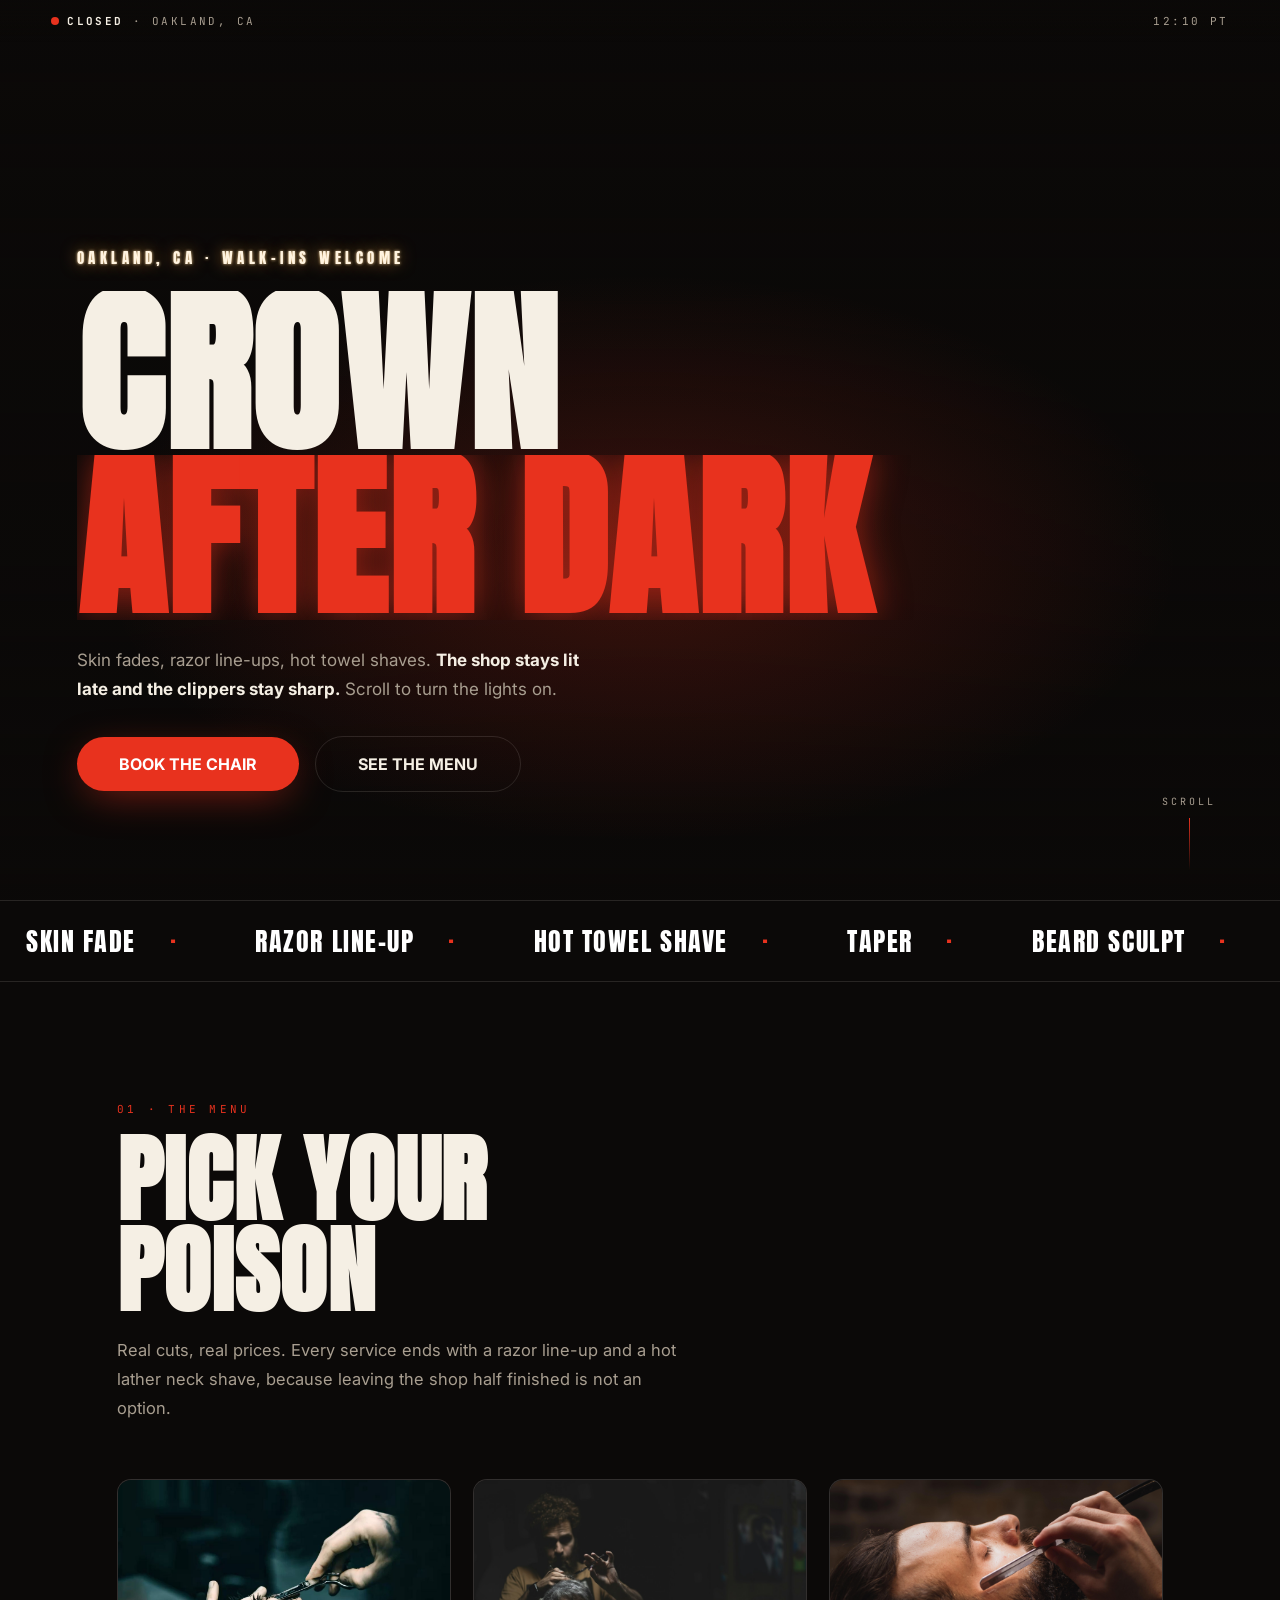
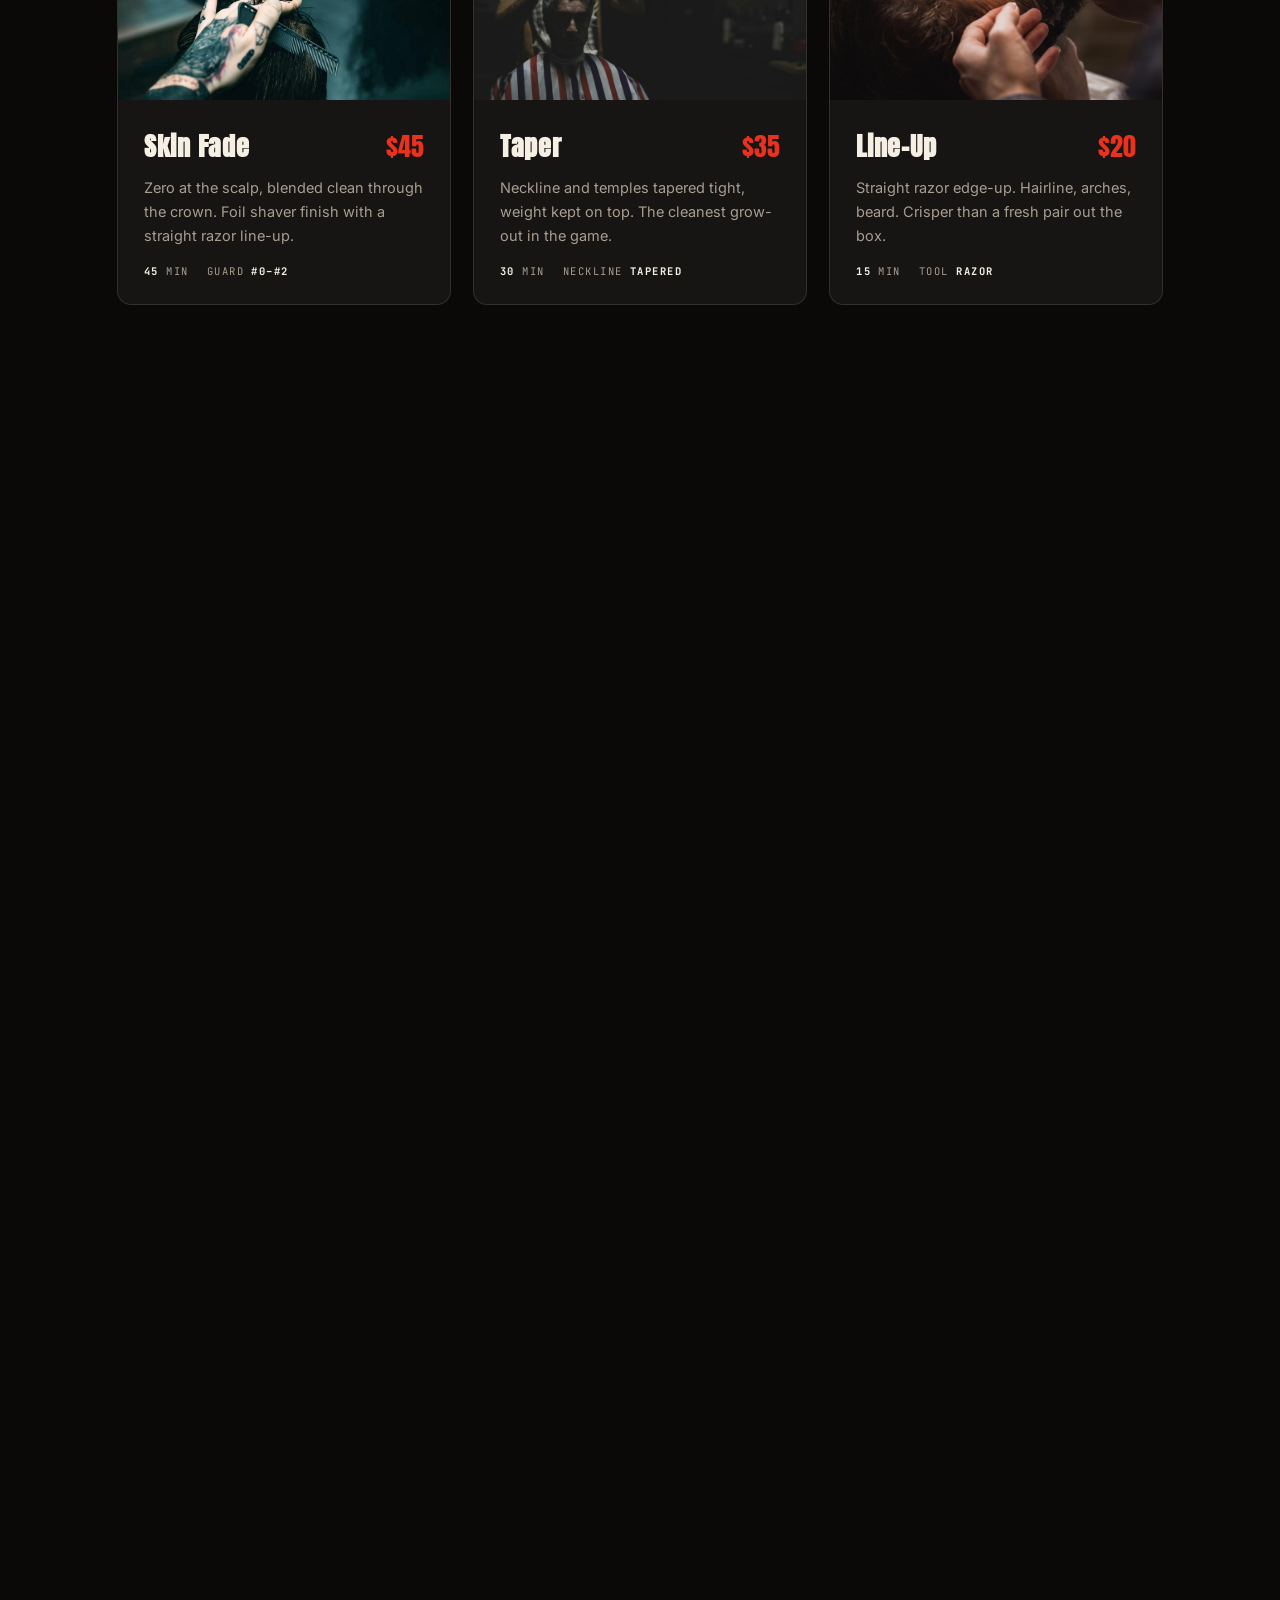
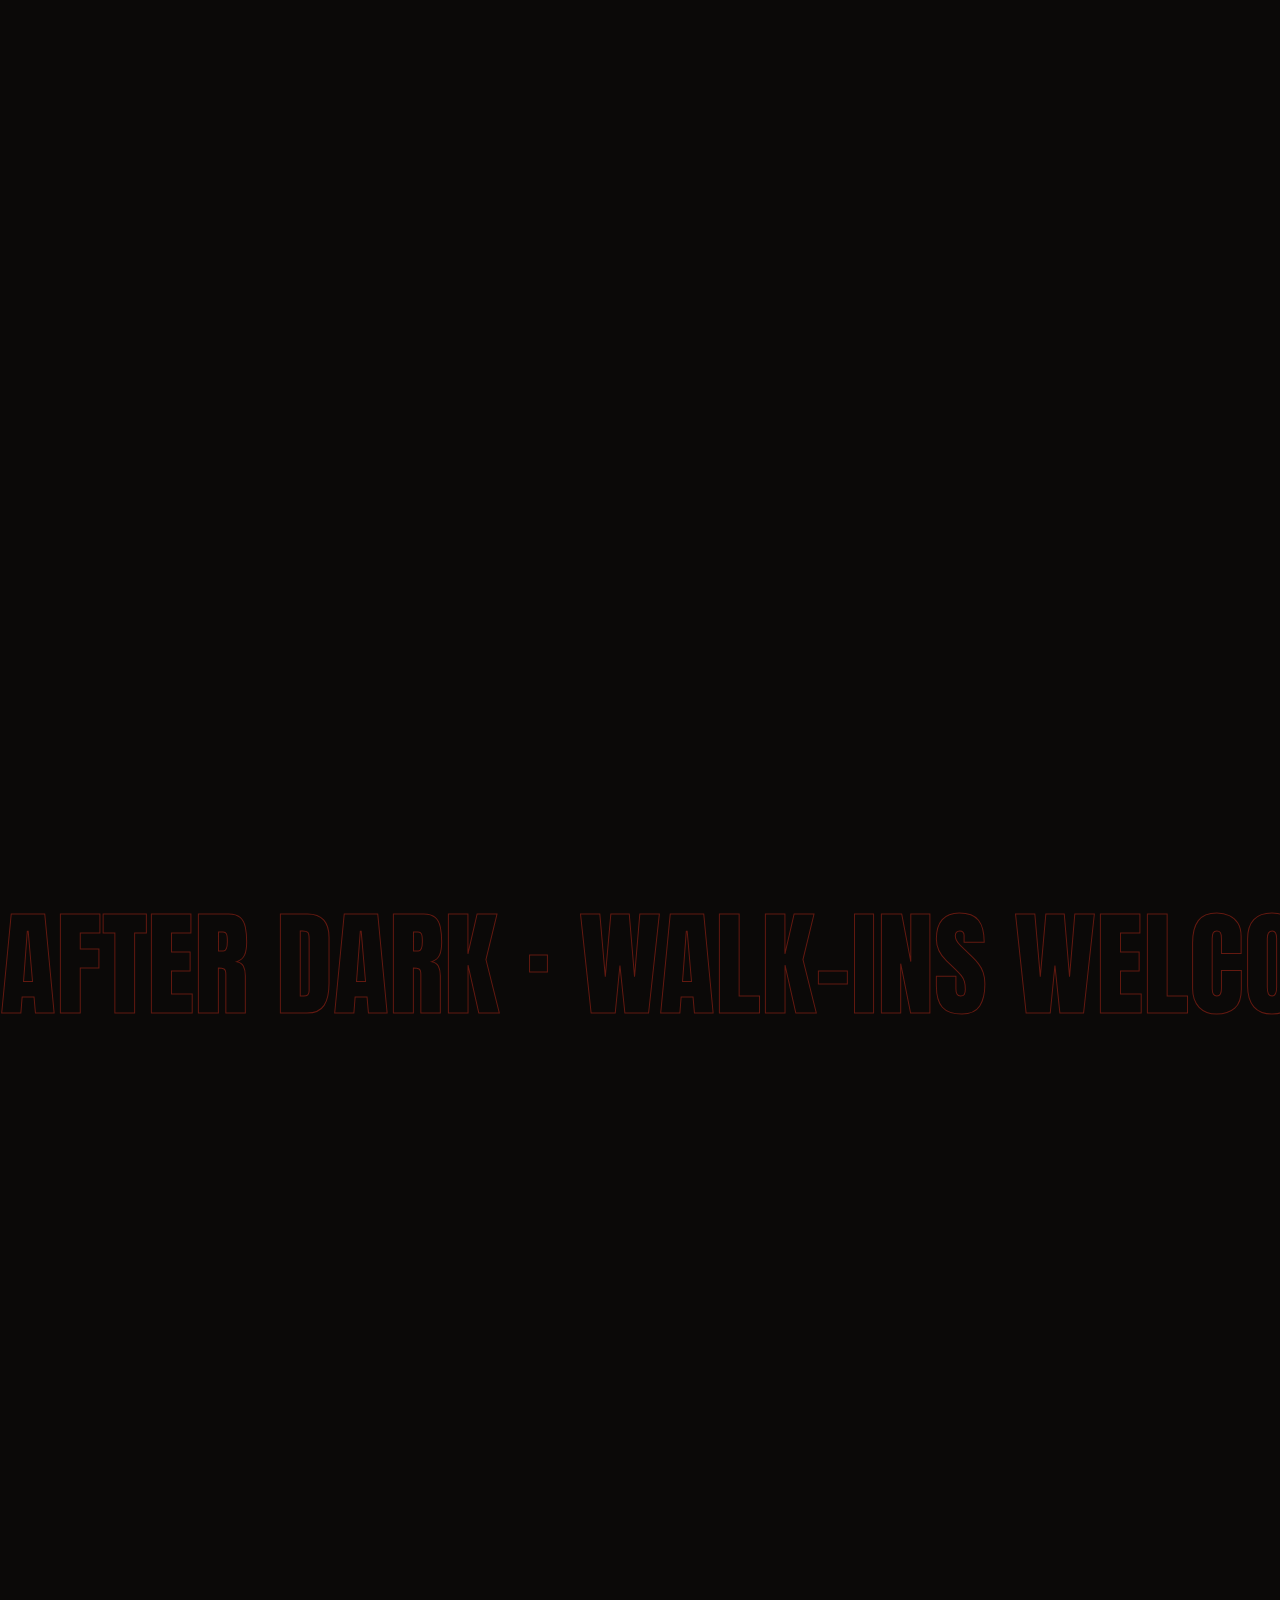
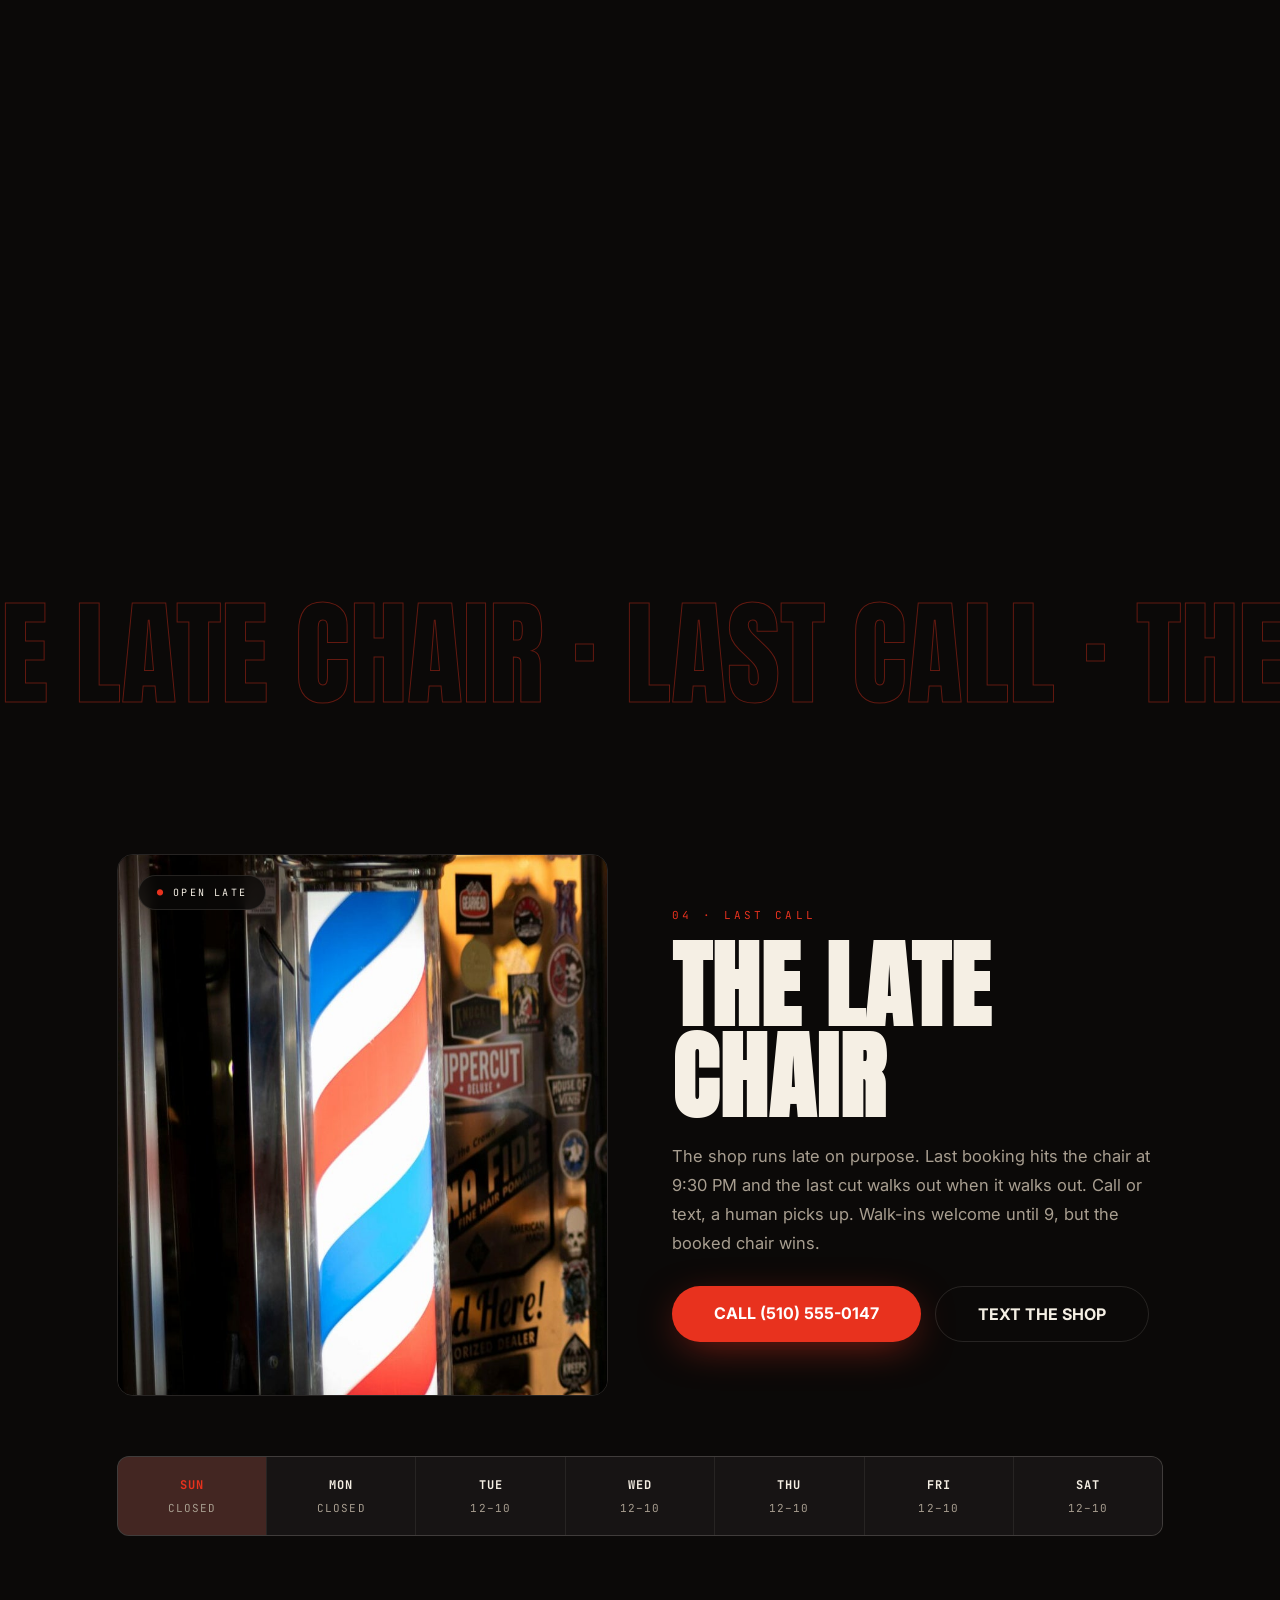
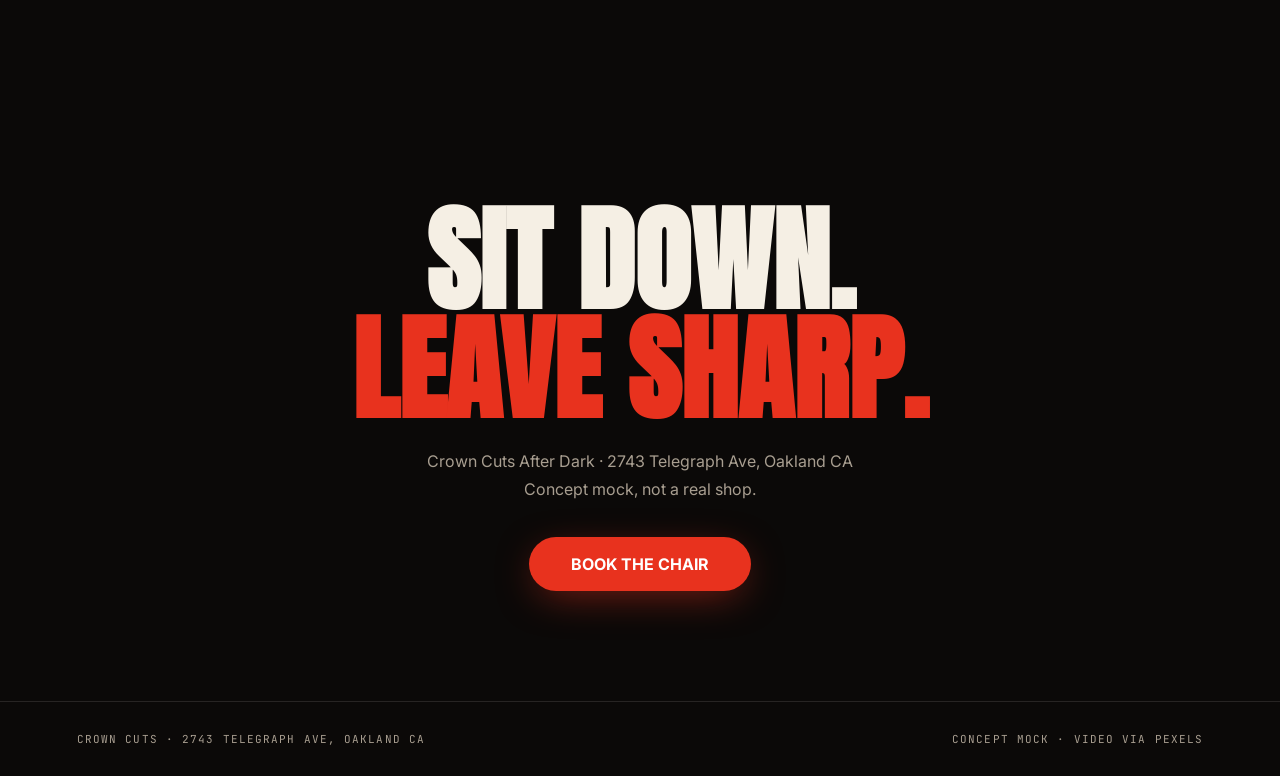
==== commit 3c4897b8: "Audit fixes: cut night divider, tabbed ritual matrix, night hours, kill skew, fast loader" ====
--- a/after-dark-living/index.html
+++ b/after-dark-living/index.html
@@ -25,14 +25,12 @@
 img,video{display:block;max-width:100%}
 
 /* ---------- loader ---------- */
-.loader{position:fixed;inset:0;z-index:200;background:var(--ink);display:flex;flex-direction:column;align-items:center;justify-content:center;gap:18px;
-  transition:opacity .7s ease,visibility .7s}
+.loader{position:fixed;inset:0;z-index:200;background:var(--ink);display:flex;align-items:center;justify-content:center;
+  transition:opacity .5s ease,visibility .5s;pointer-events:none}
 .loader.done{opacity:0;visibility:hidden}
-.loader .l-word{font-family:'Anton',sans-serif;font-size:clamp(40px,7vw,84px);letter-spacing:.04em}
+.loader .l-word{font-family:'Anton',sans-serif;font-size:clamp(40px,7vw,84px);letter-spacing:.04em;animation:lpulse 1.2s ease-in-out infinite}
 .loader .l-word span{color:var(--red)}
-.loader .l-bar{width:min(320px,60vw);height:2px;background:var(--line);overflow:hidden}
-.loader .l-bar i{display:block;height:100%;width:0;background:var(--red)}
-.loader .l-pct{font-family:'JetBrains Mono',monospace;font-size:11px;letter-spacing:.3em;color:var(--dim)}
+@keyframes lpulse{0%,100%{opacity:.65}50%{opacity:1}}
 
 /* ---------- HUD ---------- */
 .hud{position:fixed;top:0;left:0;right:0;z-index:90;display:flex;justify-content:space-between;align-items:center;
@@ -102,29 +100,31 @@
 .flagship h3 span{color:var(--red)}
 .flagship p{color:var(--dim);max-width:520px;line-height:1.7;margin-bottom:26px}
 
-/* ---------- pinned ritual chapters ---------- */
-.ritual{position:relative}
-.rit-chapter{min-height:160vh;position:relative}
-.rit-stick{position:sticky;top:0;min-height:100vh;display:grid;grid-template-columns:1.1fr .9fr;gap:5vw;align-items:center;padding:10vh 6vw;max-width:1300px;margin:0 auto}
-.rit-video{position:relative;border-radius:16px;overflow:hidden;border:1px solid var(--line);height:68vh;min-height:420px;
-  box-shadow:0 40px 100px -30px rgba(232,50,30,.35)}
-.rit-video video{width:100%;height:100%;object-fit:cover}
-.rit-video .vtag{position:absolute;top:18px;left:18px;font-family:'JetBrains Mono',monospace;font-size:10px;letter-spacing:.26em;
+/* ---------- ritual: video matrix (tabs, no pinning) ---------- */
+.rit-matrix{margin-top:56px}
+.rit-tabs{display:flex;gap:10px;flex-wrap:wrap;margin-bottom:26px}
+.rit-tab{background:transparent;border:1px solid var(--line);color:var(--dim);border-radius:100px;
+  padding:14px 28px;font-family:'JetBrains Mono',monospace;font-size:11px;letter-spacing:.22em;cursor:pointer;
+  transition:border-color .3s,color .3s,background .3s}
+.rit-tab:hover{border-color:rgba(232,50,30,.6);color:var(--paper)}
+.rit-tab.active{background:var(--red);border-color:var(--red);color:#fff}
+.rit-tab b{margin-right:8px}
+.rit-stage{display:grid;grid-template-columns:1.15fr .85fr;gap:5vw;align-items:center}
+.rit-screen{position:relative;border-radius:16px;overflow:hidden;border:1px solid var(--line);height:62vh;min-height:400px;
+  box-shadow:0 40px 100px -30px rgba(232,50,30,.35);background:#000}
+.rit-screen video{position:absolute;inset:0;width:100%;height:100%;object-fit:cover;opacity:0;transition:opacity .6s ease}
+.rit-screen video.active{opacity:1}
+.rit-screen .vtag{position:absolute;top:18px;left:18px;z-index:2;font-family:'JetBrains Mono',monospace;font-size:10px;letter-spacing:.26em;
   background:rgba(11,9,8,.72);padding:9px 16px;border-radius:100px;border:1px solid var(--line);backdrop-filter:blur(6px)}
-.rit-video .vtag b{color:var(--red)}
-.rit-copy .step{font-family:'JetBrains Mono',monospace;font-size:11px;letter-spacing:.3em;color:var(--red);margin-bottom:16px}
-.rit-copy h3{font-family:'Anton',sans-serif;font-size:clamp(40px,5.5vw,76px);line-height:.95;margin-bottom:20px}
-.rit-copy p{color:var(--dim);line-height:1.75;font-size:16.5px;max-width:460px;margin-bottom:14px}
-.rit-copy p b{color:var(--paper)}
-.flip .rit-video{order:2}
-
-/* ---------- night divider: full-bleed video ---------- */
-.night{position:relative;min-height:92vh;overflow:hidden;display:flex;align-items:center;justify-content:center}
-.night video{position:absolute;inset:0;width:100%;height:100%;object-fit:cover}
-.night::after{content:"";position:absolute;inset:0;background:linear-gradient(180deg,var(--ink) 0%,transparent 30%,transparent 70%,var(--ink) 100%)}
-.night .n-word{position:relative;z-index:2;font-family:'Anton',sans-serif;font-size:clamp(64px,13vw,190px);text-align:center;line-height:.95;
-  color:transparent;-webkit-text-stroke:1.5px rgba(245,239,228,.85);will-change:transform}
-.night .n-word span{display:block;color:var(--red);-webkit-text-stroke:0;text-shadow:0 0 40px rgba(232,50,30,.6)}
+.rit-screen .vtag b{color:var(--red)}
+.rit-panels .rit-panel{display:none}
+.rit-panels .rit-panel.active{display:block;animation:panelin .5s ease}
+@keyframes panelin{from{opacity:0;transform:translateY(14px)}to{opacity:1;transform:none}}
+.rit-panels .step{font-family:'JetBrains Mono',monospace;font-size:11px;letter-spacing:.3em;color:var(--red);margin-bottom:16px}
+.rit-panels h3{font-family:'Anton',sans-serif;font-size:clamp(40px,5.5vw,76px);line-height:.95;margin-bottom:20px}
+.rit-panels p{color:var(--dim);line-height:1.75;font-size:16.5px;max-width:460px;margin-bottom:14px}
+.rit-panels p b{color:var(--paper)}
+
 
 /* ---------- scrub bands ---------- */
 .scrubband{overflow:hidden;white-space:nowrap;padding:22px 0;user-select:none;background:var(--ink)}
@@ -167,10 +167,8 @@
 .rv.on{opacity:1;transform:none}
 
 @media(max-width:900px){
-  .rit-stick{grid-template-columns:1fr;padding:8vh 6vw;gap:26px;position:relative;min-height:auto}
-  .rit-chapter{min-height:auto;padding:6vh 0}
-  .flip .rit-video{order:0}
-  .rit-video{height:38vh;min-height:260px}
+  .rit-stage{grid-template-columns:1fr;gap:26px}
+  .rit-screen{height:38vh;min-height:260px}
   .arsenal-grid,.book-grid{grid-template-columns:1fr}
   .arsenal-vid{position:relative;top:0}
   .hours{grid-template-columns:repeat(4,1fr)}
@@ -179,8 +177,6 @@
 @media(prefers-reduced-motion:reduce){
   *,*::before,*::after{animation-duration:.001s!important;transition-duration:.001s!important}
   .hero-title .row>span{transform:none}
-  .rit-stick{position:relative;min-height:auto}
-  .rit-chapter{min-height:auto}
 }
 </style>
 </head>
@@ -188,8 +184,6 @@
 
 <div class="loader" id="loader">
   <div class="l-word">CROWN <span>CUTS</span></div>
-  <div class="l-bar"><i id="loadFill"></i></div>
-  <div class="l-pct" id="loadPct">0%</div>
 </div>
 
 <div class="hud">
@@ -267,51 +261,52 @@
   </div>
 </div></section>
 
-<!-- RITUAL: pinned video chapters -->
-<div class="ritual">
-  <div class="rit-chapter"><div class="rit-stick">
-    <div class="rit-video rv"><span class="vtag"><b>01</b> / 03 · THE BLADE</span>
-      <video muted loop playsinline preload="metadata" data-play
-        src="https://videos.pexels.com/video-files/7697533/7697533-hd_1920_1080_30fps.mp4"></video></div>
-    <div class="rit-copy rv">
-      <div class="step">THE RITUAL · 01</div>
-      <h3>STEEL FIRST.</h3>
-      <p>The razor does the talking. <b>Honed, stropped, and laid against the skin</b> while the lather is still warm.</p>
-      <p>Every line-up, every beard sculpt, every neckline starts here. No cartridges. No shortcuts.</p>
-    </div>
-  </div></div>
-  <div class="rit-chapter flip"><div class="rit-stick">
-    <div class="rit-video rv"><span class="vtag"><b>02</b> / 03 · THE ROOM</span>
-      <video muted loop playsinline preload="metadata" data-play
-        src="https://videos.pexels.com/video-files/6113143/6113143-hd_1920_1080_30fps.mp4"></video></div>
-    <div class="rit-copy rv">
-      <div class="step">THE RITUAL · 02</div>
-      <h3>THE SHOP HUMS.</h3>
-      <p>Four chairs, clippers buzzing, <b>the playlist arguing with itself.</b> This is the room where the night shift happens.</p>
-      <p>Walk in after dark and the energy is different. Lower light. Sharper focus. Same sharp blades.</p>
-    </div>
-  </div></div>
-  <div class="rit-chapter"><div class="rit-stick">
-    <div class="rit-video rv"><span class="vtag"><b>03</b> / 03 · THE TOOLS</span>
-      <video muted loop playsinline preload="metadata" data-play
-        src="https://videos.pexels.com/video-files/7426666/7426666-uhd_2560_1080_25fps.mp4"></video></div>
-    <div class="rit-copy rv">
-      <div class="step">THE RITUAL · 03</div>
-      <h3>LAID OUT LIKE SURGERY.</h3>
-      <p>Clippers zero-gapped. <b>Razor stropped between every client.</b> Foil shaver, shears, brushes, all in their place.</p>
-      <p>Ask to see the kit. A sharp shop is a proud shop.</p>
-    </div>
-  </div></div>
-</div>
+<!-- RITUAL: video matrix -->
+<section><div class="wrap">
+  <div class="sec-label rv">02 · THE RITUAL</div>
+  <h2 class="sec-title rv">HOW THE<br>NIGHT GOES</h2>
+  <p class="sec-sub rv">Three moves, one chair. Pick a phase and watch it happen. No scrolling through cement.</p>
+  <div class="rit-matrix rv">
+    <div class="rit-tabs" role="tablist">
+      <button class="rit-tab active" data-rit="0" role="tab"><b>01</b>THE BLADE</button>
+      <button class="rit-tab" data-rit="1" role="tab"><b>02</b>THE ROOM</button>
+      <button class="rit-tab" data-rit="2" role="tab"><b>03</b>THE TOOLS</button>
+    </div>
+    <div class="rit-stage">
+      <div class="rit-screen">
+        <span class="vtag"><b id="ritNum">01</b> / 03 · <span id="ritName">THE BLADE</span></span>
+        <video class="active" muted loop playsinline preload="metadata" data-play
+          src="https://videos.pexels.com/video-files/7697533/7697533-hd_1920_1080_30fps.mp4"></video>
+        <video muted loop playsinline preload="metadata" data-play
+          src="https://videos.pexels.com/video-files/6113143/6113143-hd_1920_1080_30fps.mp4"></video>
+        <video muted loop playsinline preload="metadata" data-play
+          src="https://videos.pexels.com/video-files/7426666/7426666-uhd_2560_1080_25fps.mp4"></video>
+      </div>
+      <div class="rit-panels">
+        <div class="rit-panel active">
+          <div class="step">THE RITUAL · 01</div>
+          <h3>STEEL FIRST.</h3>
+          <p>The razor does the talking. <b>Honed, stropped, and laid against the skin</b> while the lather is still warm.</p>
+          <p>Every line-up, every beard sculpt, every neckline starts here. No cartridges. No shortcuts.</p>
+        </div>
+        <div class="rit-panel">
+          <div class="step">THE RITUAL · 02</div>
+          <h3>THE SHOP HUMS.</h3>
+          <p>Four chairs, clippers buzzing, <b>the playlist arguing with itself.</b> This is the room where the night shift happens.</p>
+          <p>Walk in after dark and the energy is different. Lower light. Sharper focus. Same sharp blades.</p>
+        </div>
+        <div class="rit-panel">
+          <div class="step">THE RITUAL · 03</div>
+          <h3>LAID OUT LIKE SURGERY.</h3>
+          <p>Clippers zero-gapped. <b>Razor stropped between every client.</b> Foil shaver, shears, brushes, all in their place.</p>
+          <p>Ask to see the kit. A sharp shop is a proud shop.</p>
+        </div>
+      </div>
+    </div>
+  </div>
+</div></section>
 
 <div class="scrubband" aria-hidden="true"><div class="scrubtrack">AFTER DARK · WALK-INS WELCOME · AFTER DARK · WALK-INS WELCOME · </div></div>
-
-<!-- NIGHT DIVIDER -->
-<div class="night">
-  <video muted loop playsinline preload="metadata" data-play
-    src="https://videos.pexels.com/video-files/31909091/13592260_3328_1440_24fps.mp4"></video>
-  <div class="n-word" id="nightWord">OAKLAND<br><span>AFTER DARK</span></div>
-</div>
 
 <!-- ARSENAL -->
 <section><div class="wrap">
@@ -320,8 +315,7 @@
   <p class="sec-sub rv">No big bios. Just the tools, kept scary sharp. Every blade gets stropped or swapped between clients, no exceptions.</p>
   <div class="arsenal-grid">
     <div class="arsenal-vid rv">
-      <video muted loop playsinline preload="metadata" data-play
-        src="https://videos.pexels.com/video-files/7686548/7686548-hd_1920_1080_24fps.mp4"></video>
+      <img src="../assets/ad-arsenal.jpg" alt="Clippers, shears, straight razor and brushes laid out on black" loading="lazy" style="width:100%;height:60vh;min-height:380px;object-fit:cover">
     </div>
     <div class="tool-list rv">
       <div class="tool"><b>CLIPPERS <i>·</i></b><span>Wahl Seniors, zero-gapped. The workhorse behind every skin fade.</span></div>
@@ -344,7 +338,7 @@
     <div class="book-copy">
       <div class="sec-label rv">04 · LAST CALL</div>
       <h2 class="sec-title rv">THE LATE<br>CHAIR</h2>
-      <p class="sec-sub rv">The shop runs late. Last booking hits the chair at 6:30 PM and the last cut walks out when it walks out. Call or text, a human picks up. Walk-ins welcome until 6, but the booked chair wins.</p>
+      <p class="sec-sub rv">The shop runs late on purpose. Last booking hits the chair at 9:30 PM and the last cut walks out when it walks out. Call or text, a human picks up. Walk-ins welcome until 9, but the booked chair wins.</p>
       <div class="rv" style="margin-top:28px;display:flex;gap:14px;flex-wrap:wrap">
         <a class="btn magnetic" href="tel:+15105550147">CALL (510) 555-0147</a>
         <a class="btn ghost magnetic" href="sms:+15105550147">TEXT THE SHOP</a>
@@ -354,11 +348,11 @@
   <div class="hours rv" id="hoursRow">
     <div data-d="0"><b>SUN</b>CLOSED</div>
     <div data-d="1"><b>MON</b>CLOSED</div>
-    <div data-d="2"><b>TUE</b>9–7</div>
-    <div data-d="3"><b>WED</b>9–7</div>
-    <div data-d="4"><b>THU</b>9–7</div>
-    <div data-d="5"><b>FRI</b>9–7</div>
-    <div data-d="6"><b>SAT</b>9–7</div>
+    <div data-d="2"><b>TUE</b>12–10</div>
+    <div data-d="3"><b>WED</b>12–10</div>
+    <div data-d="4"><b>THU</b>12–10</div>
+    <div data-d="5"><b>FRI</b>12–10</div>
+    <div data-d="6"><b>SAT</b>12–10</div>
   </div>
 </div></section>
 
@@ -376,13 +370,9 @@
 <script>
 const RM = matchMedia('(prefers-reduced-motion: reduce)').matches;
 
-/* ---------- loader ---------- */
+/* ---------- loader: quick brand flash, never traps ---------- */
 const loader = document.getElementById('loader');
-const loadFill = document.getElementById('loadFill');
-const loadPct = document.getElementById('loadPct');
 document.documentElement.classList.add('locked');
-let lp = 0;
-const heroVid = document.getElementById('heroVid');
 function finishLoad(){
   loader.classList.add('done');
   document.documentElement.classList.remove('locked');
@@ -392,20 +382,15 @@
     requestAnimationFrame(()=>{ s.style.transform = 'translateY(0)'; });
   });
 }
-function tickLoad(){
-  lp = Math.min(96, lp + Math.random()*22);
-  loadFill.style.width = lp + '%';
-  loadPct.textContent = Math.round(lp) + '%';
-  if(lp < 96) setTimeout(tickLoad, 160);
-}
-tickLoad();
+const heroVid = document.getElementById('heroVid');
+let loadDone = false;
 function ready(){
-  loadFill.style.width = '100%'; loadPct.textContent = '100%';
-  setTimeout(finishLoad, 350);
+  if(loadDone) return; loadDone = true;
+  setTimeout(finishLoad, 400);
 }
 if(document.readyState === 'complete') ready();
 else addEventListener('load', ready);
-setTimeout(ready, 4000); // never trap the visitor
+setTimeout(ready, 1800); // never trap the visitor
 
 /* ---------- video play/pause on visibility ---------- */
 const vids = [...document.querySelectorAll('video[data-play]')];
@@ -424,7 +409,7 @@
   document.getElementById('clock').textContent =
     String(h%12||12).padStart(2,'0') + ':' + String(m).padStart(2,'0');
   const d = n.getDay();
-  const open = d>=2 && d<=6 && h>=9 && h<19;
+  const open = d>=2 && d<=6 && h>=12 && h<22;
   document.getElementById('openWord').textContent = open ? 'OPEN NOW' : 'CLOSED';
   document.querySelectorAll('#hoursRow div').forEach(x=>{
     x.classList.toggle('today', +x.dataset.d === d);
@@ -432,13 +417,12 @@
 }
 clock(); setInterval(clock, 30000);
 
-/* ---------- kinetic: hero video parallax, bands, velocity skew ---------- */
+/* ---------- kinetic: hero video parallax, scrub bands ---------- */
 const bands = [...document.querySelectorAll('.scrubband')].map(b=>{
   const t = b.querySelector('.scrubtrack');
   return {el:b, track:t, flip:b.classList.contains('flip')};
 });
-const nightWord = document.getElementById('nightWord');
-let lastY = scrollY, skew = 0, ticking = false;
+let lastY = scrollY, ticking = false;
 function kinetic(){
   ticking = false;
   if(RM) return;
@@ -453,19 +437,30 @@
     const x = b.flip ? (-25 + prog*25) : (-prog*25);
     b.track.style.transform = 'translateX(' + x.toFixed(2) + '%)';
   });
-  // velocity skew on bands
-  const vel = y - lastY; lastY = y;
-  skew += ((Math.max(-8, Math.min(8, vel*0.12))) - skew) * 0.12;
-  bands.forEach(b=>{ b.track.style.skewX = skew.toFixed(2) + 'deg'; });
-  // night word drift
-  if(nightWord){
-    const r = nightWord.parentElement.getBoundingClientRect();
-    const p = Math.min(1, Math.max(0, (vh - r.top) / (vh + r.height)));
-    nightWord.style.transform = 'translateY(' + ((p-0.5)*-60).toFixed(1) + 'px)';
-  }
 }
 addEventListener('scroll', ()=>{ if(!ticking){ ticking = true; requestAnimationFrame(kinetic); } }, {passive:true});
 kinetic();
+
+/* ---------- ritual tabs ---------- */
+const ritTabs = [...document.querySelectorAll('.rit-tab')];
+const ritVids = [...document.querySelectorAll('.rit-screen video')];
+const ritPanels = [...document.querySelectorAll('.rit-panel')];
+const ritNames = ['THE BLADE','THE ROOM','THE TOOLS'];
+function setRit(i){
+  ritTabs.forEach((t,j)=>t.classList.toggle('active', j===i));
+  ritPanels.forEach((p,j)=>p.classList.toggle('active', j===i));
+  ritVids.forEach((v,j)=>{
+    const on = j===i;
+    v.classList.toggle('active', on);
+    if(on){ v.play().catch(()=>{}); } else { v.pause(); }
+  });
+  document.getElementById('ritNum').textContent = '0' + (i+1);
+  document.getElementById('ritName').textContent = ritNames[i];
+}
+ritTabs.forEach((t,i)=>{
+  t.addEventListener('click', ()=>setRit(i));
+  t.addEventListener('mouseenter', ()=>{ if(matchMedia('(pointer:fine)').matches) setRit(i); });
+});
 
 /* ---------- magnetic buttons ---------- */
 if(!RM && matchMedia('(pointer:fine)').matches){
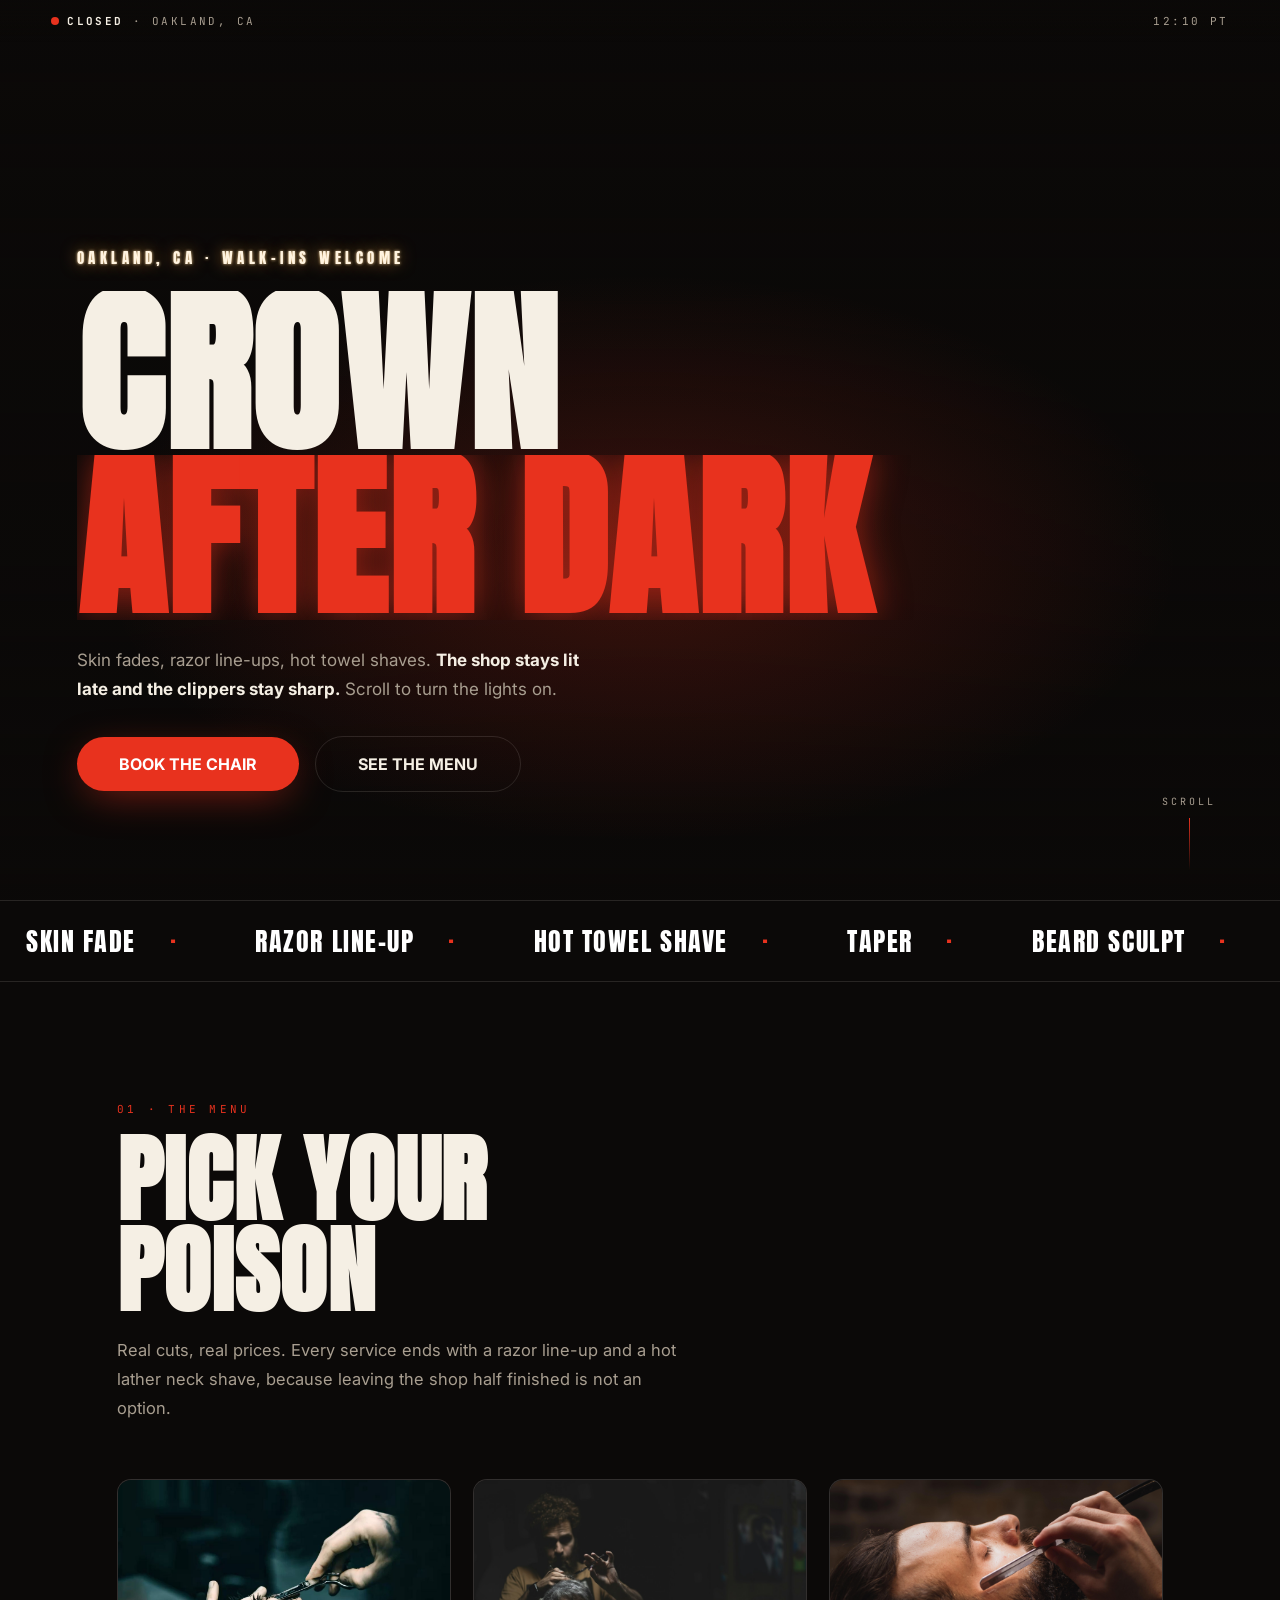
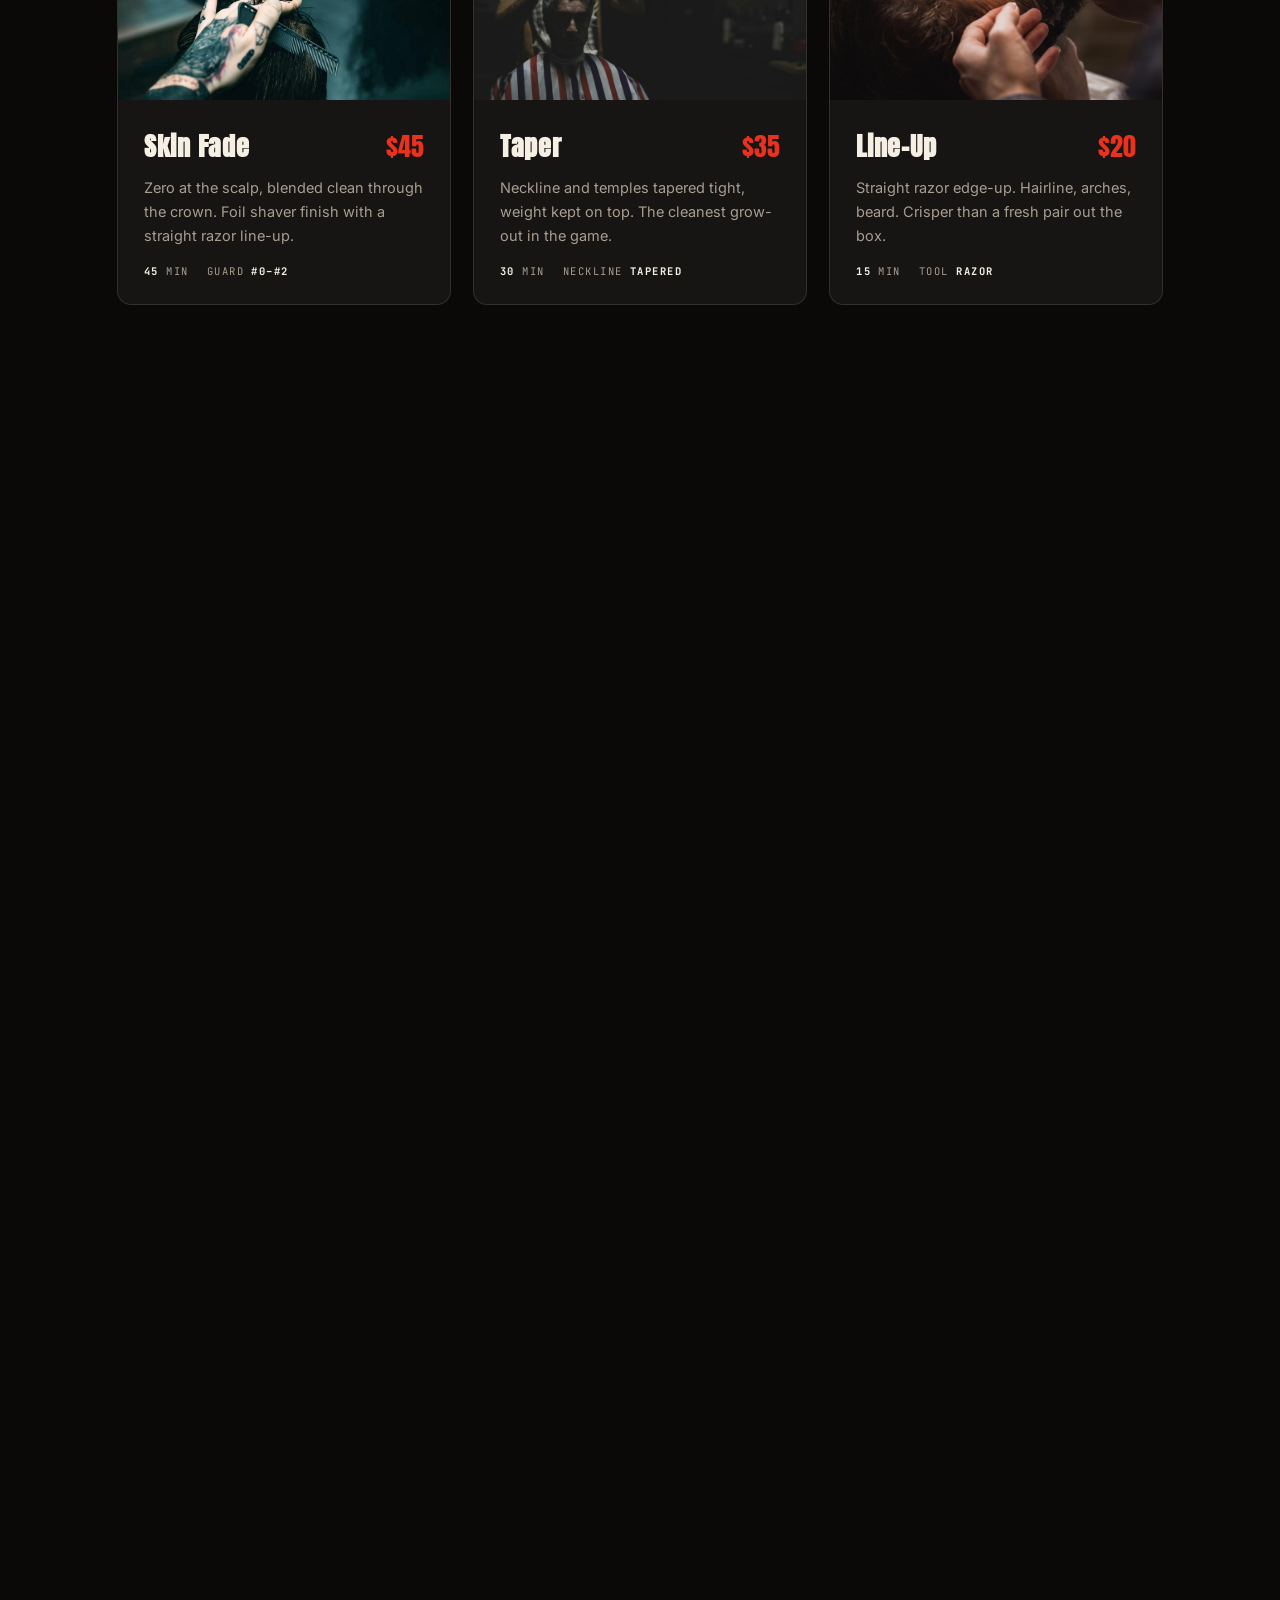
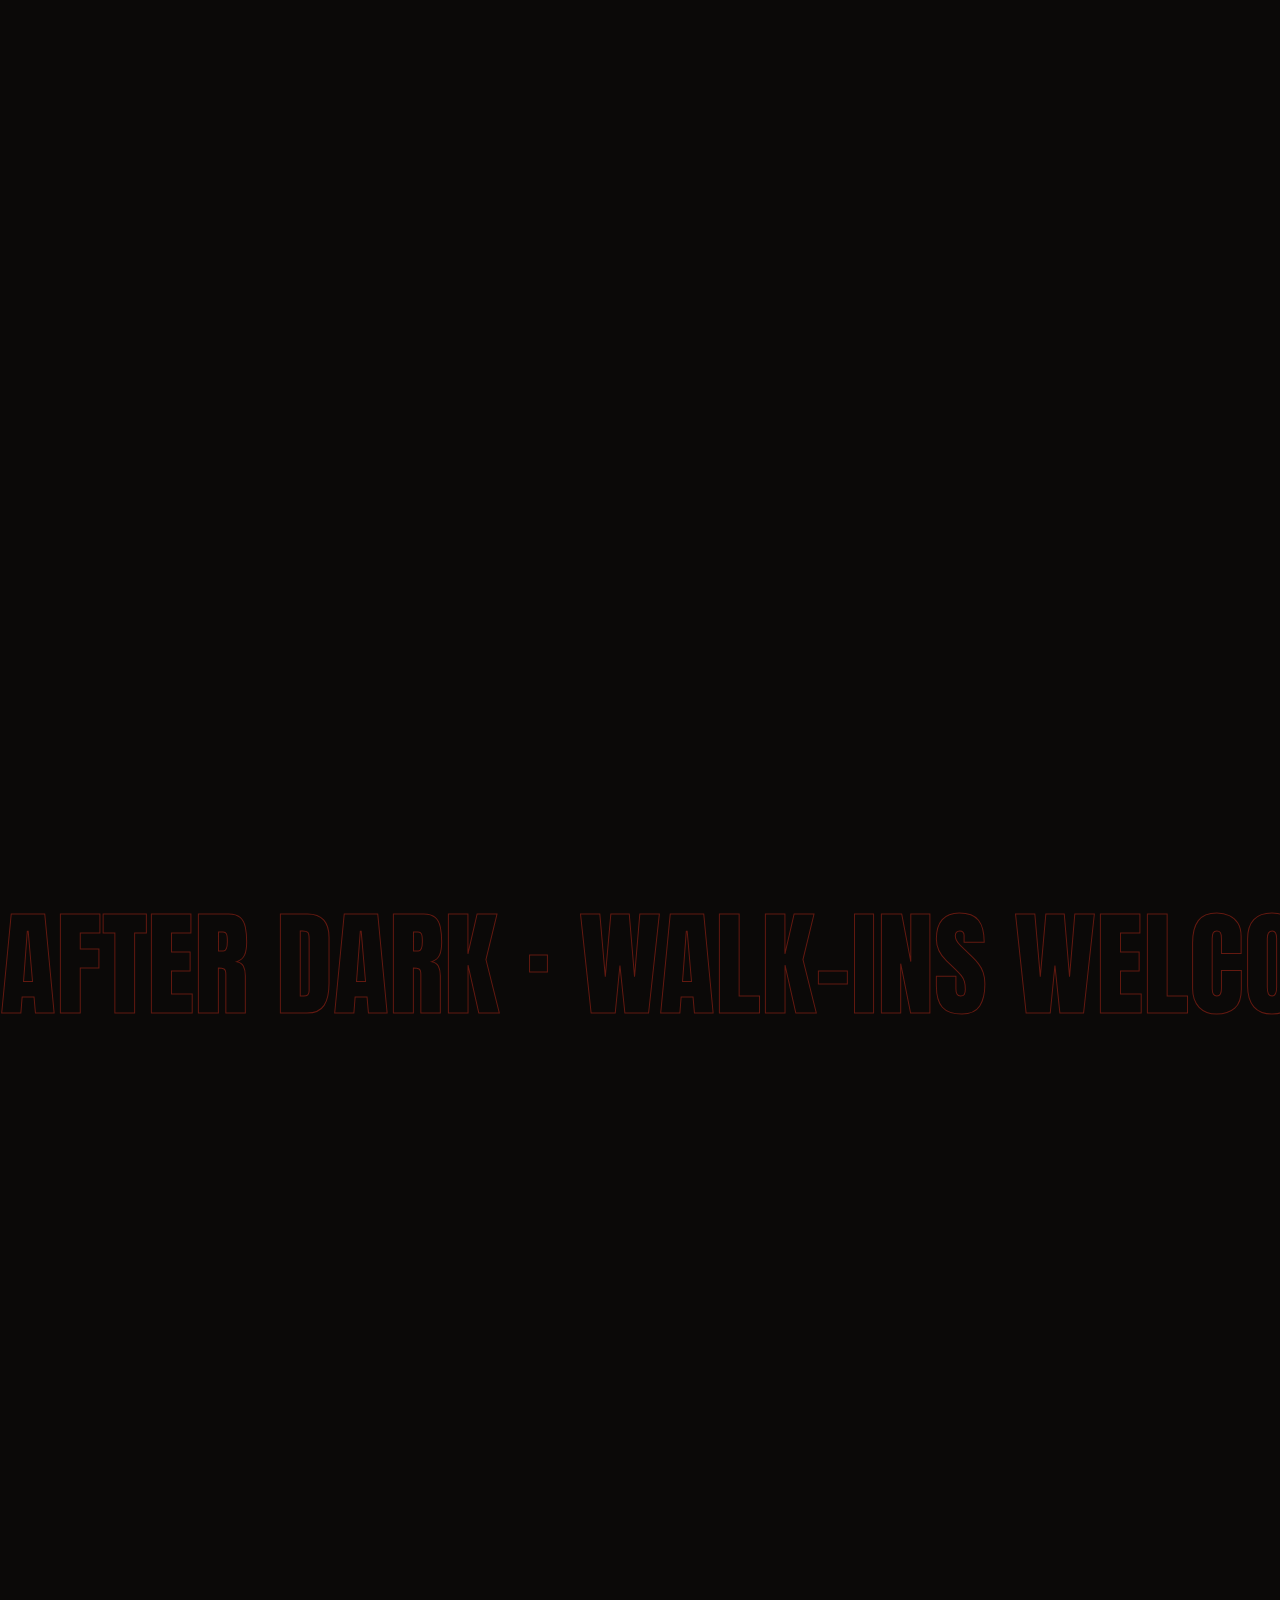
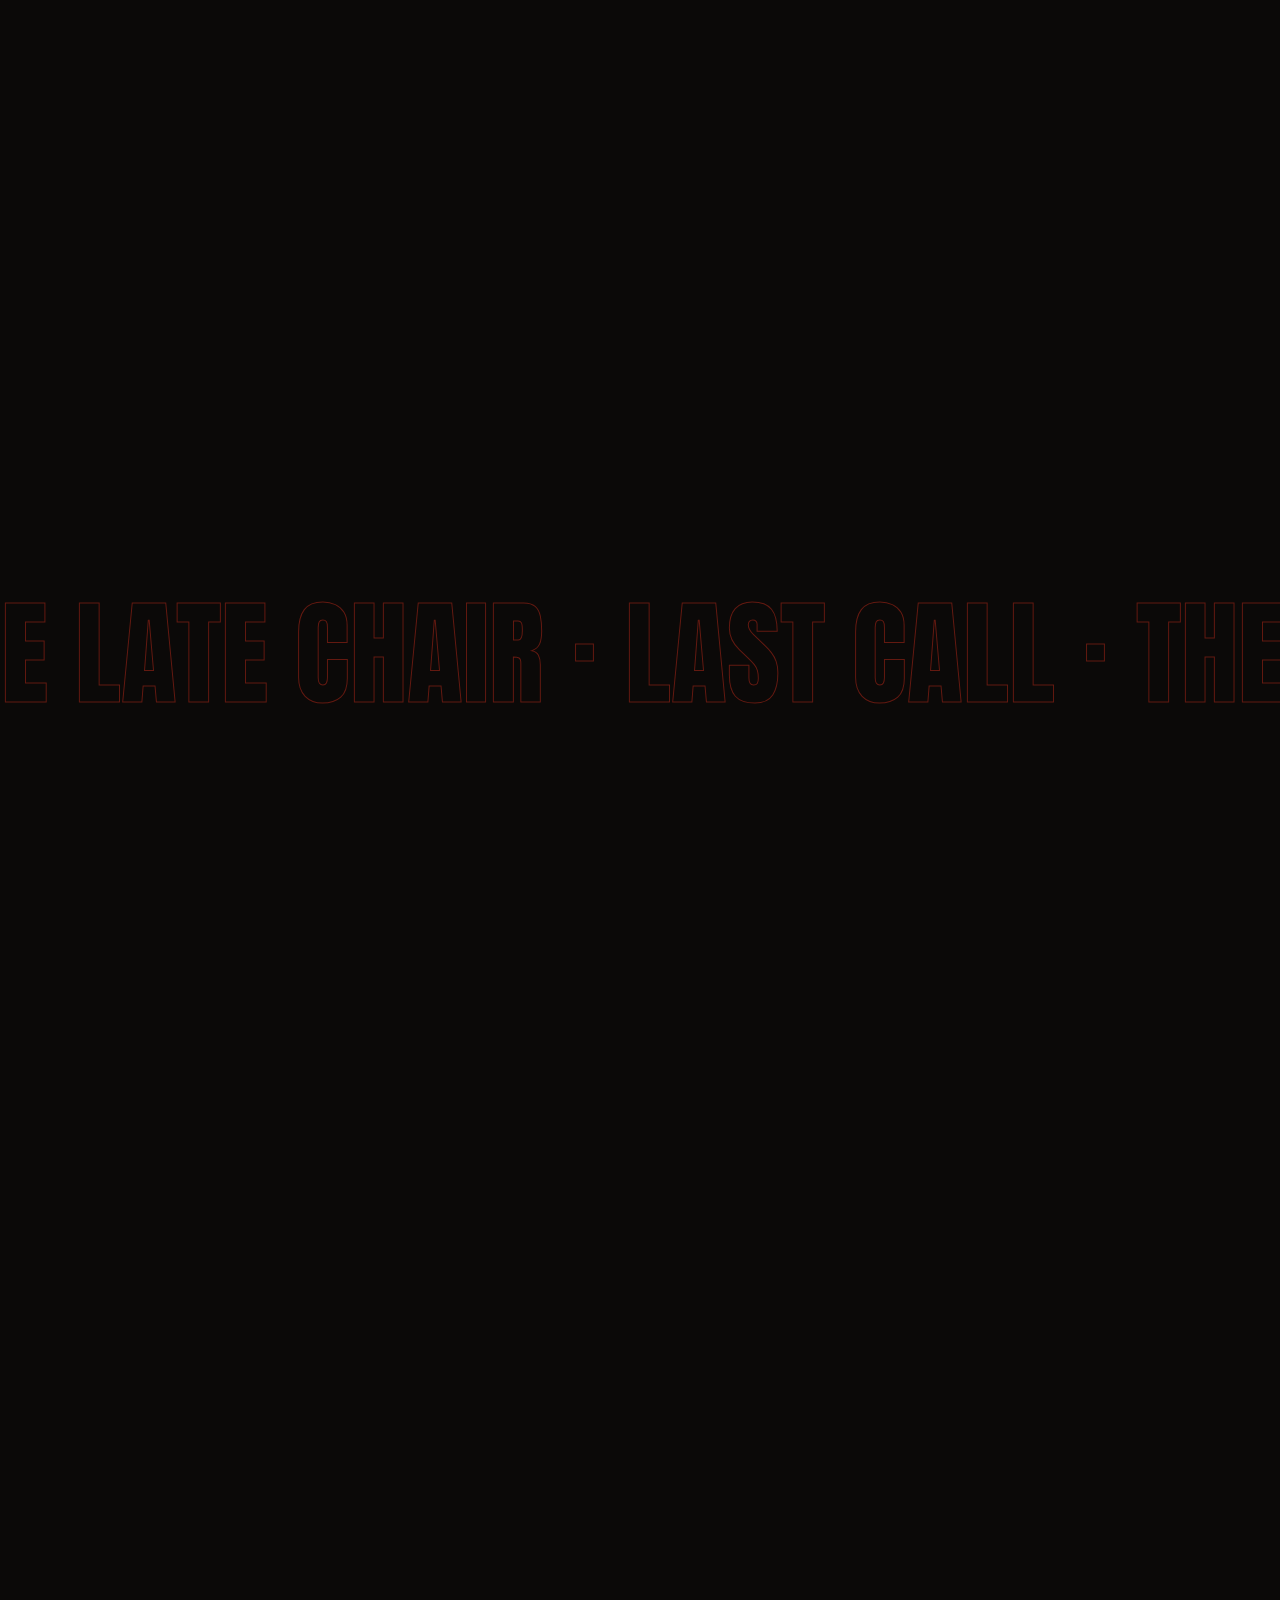
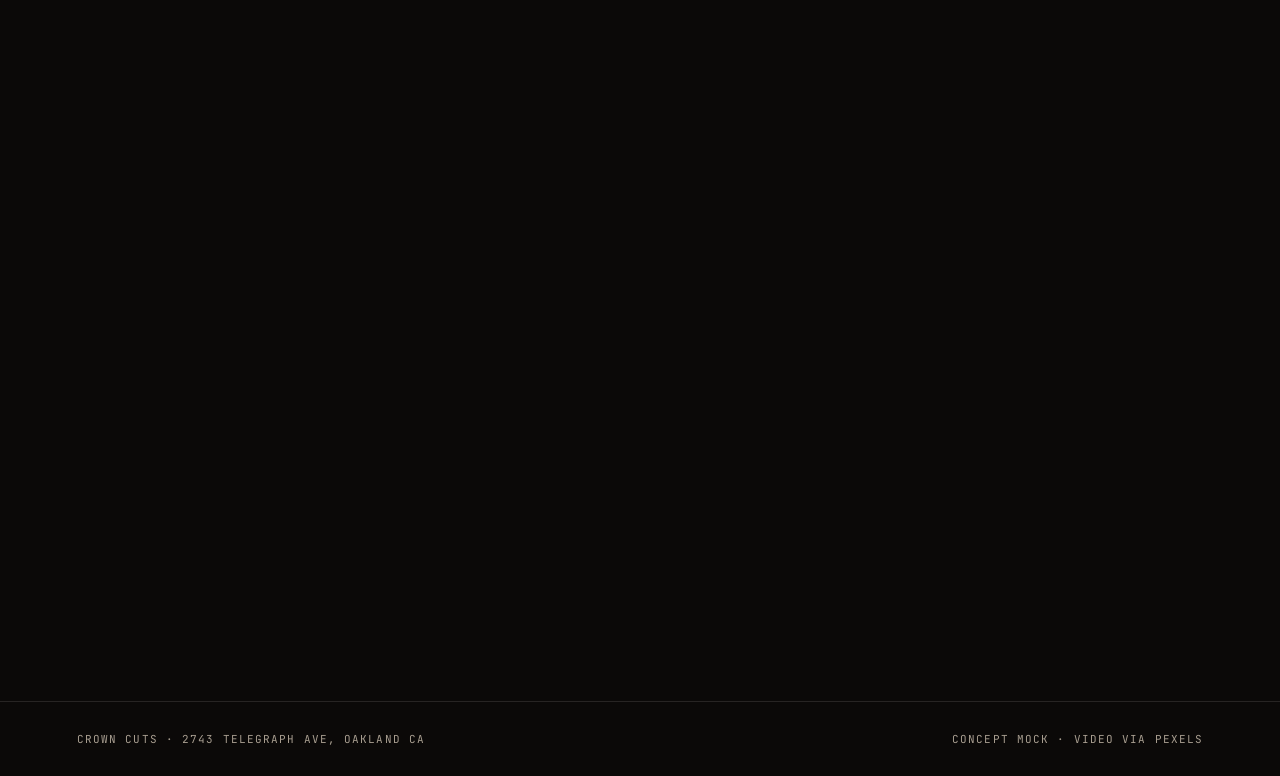
==== commit 3db0fc3a: "SEO 1000X: meta/OG/sitemap/robots/canonical/schema - Per-demo OG/Twitter + self-referencing canonica" ====
--- a/after-dark-living/index.html
+++ b/after-dark-living/index.html
@@ -179,7 +179,24 @@
   .hero-title .row>span{transform:none}
 }
 </style>
-</head>
+    <link rel="canonical" href="https://ai-webdesign-lab.vercel.app/after-dark-living/" />
+    <meta property="og:type" content="website" />
+    <meta property="og:site_name" content="CROWN CUTS" />
+    <meta property="og:title" content="CROWN CUTS · After Dark · Oakland Barbershop" />
+    <meta property="og:description" content="Crown Cuts After Dark. Skin fades, razor line-ups, hot towel shaves. Oakland, CA. Concept mock." />
+    <meta property="og:url" content="https://ai-webdesign-lab.vercel.app/after-dark-living/" />
+    <meta name="twitter:card" content="summary" />
+    <meta name="twitter:title" content="CROWN CUTS · After Dark · Oakland Barbershop" />
+    <meta name="twitter:description" content="Crown Cuts After Dark. Skin fades, razor line-ups, hot towel shaves. Oakland, CA. Concept mock." />
+    <script type="application/ld+json">
+    {
+      "@context": "https://schema.org",
+      "@type": "WebSite",
+      "name": "CROWN CUTS",
+      "url": "https://ai-webdesign-lab.vercel.app/after-dark-living/"
+    }
+    </script>
+  </head>
 <body>
 
 <div class="loader" id="loader">
